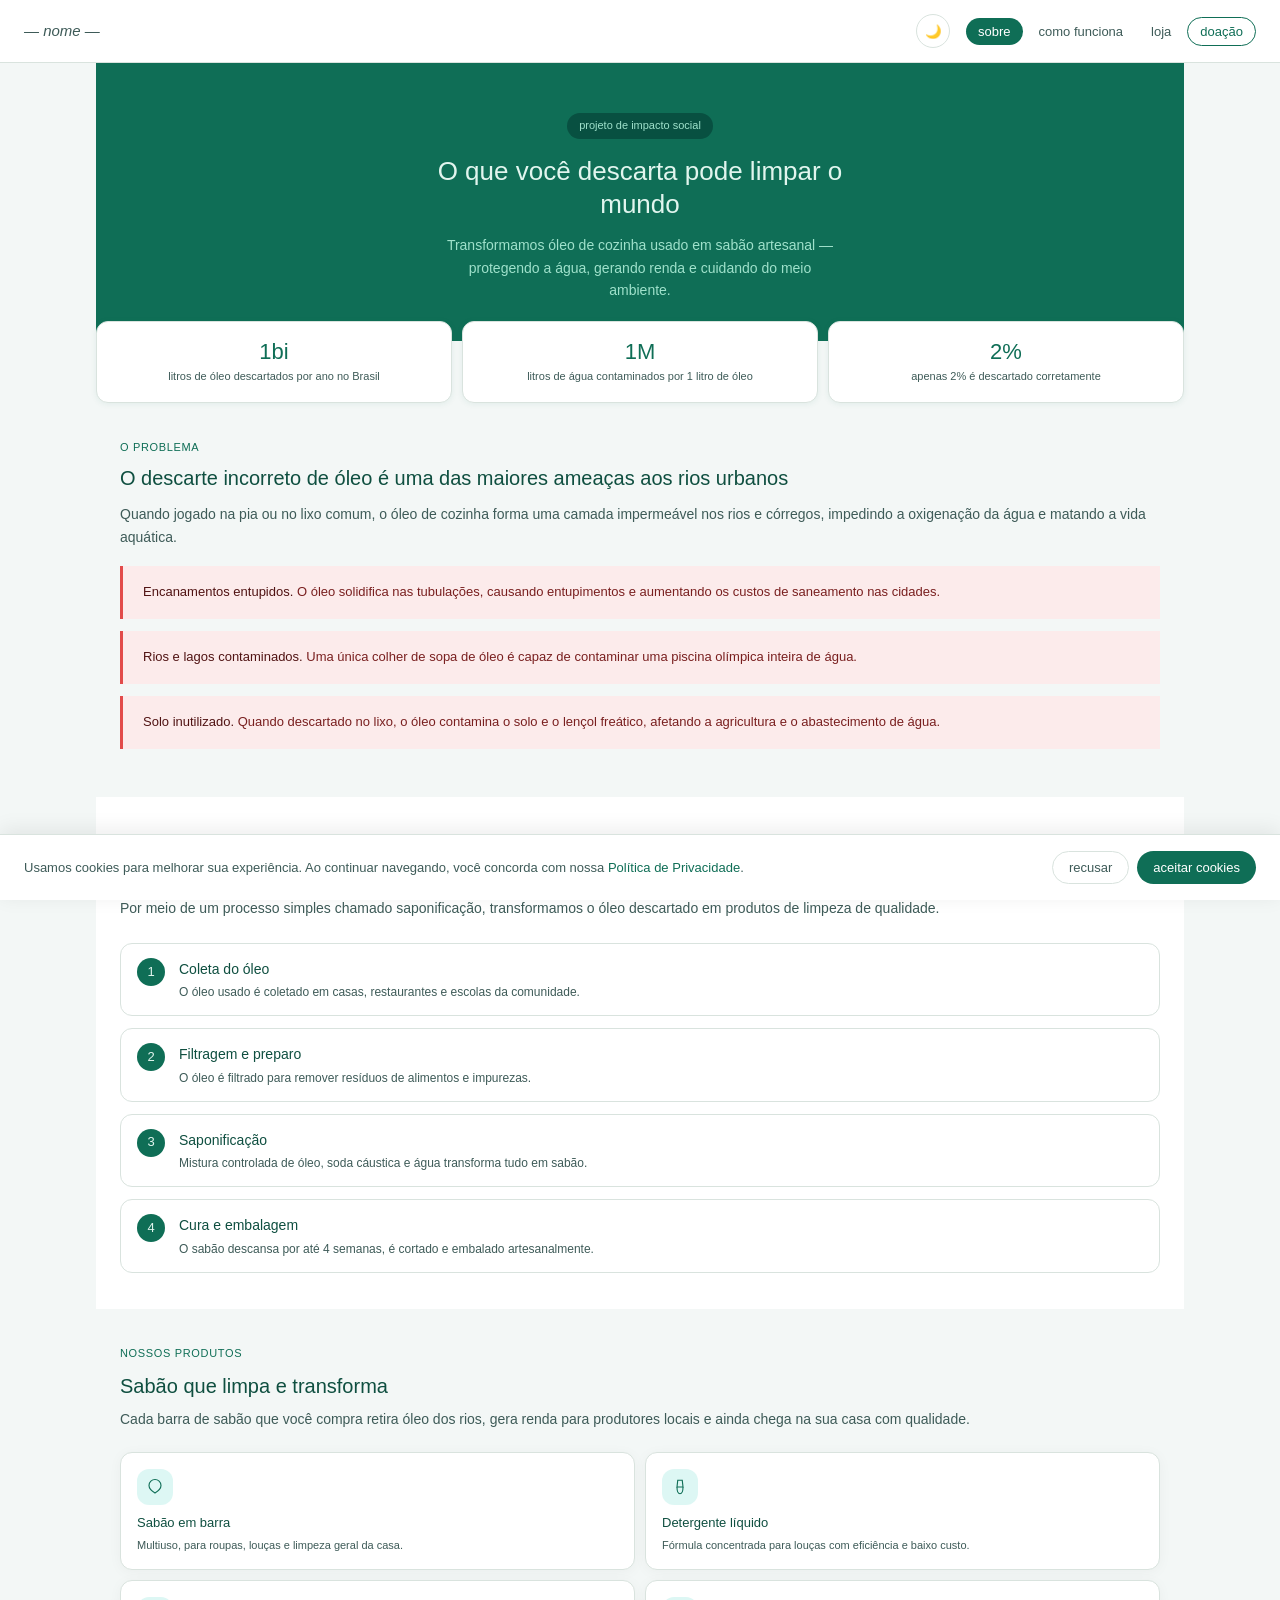
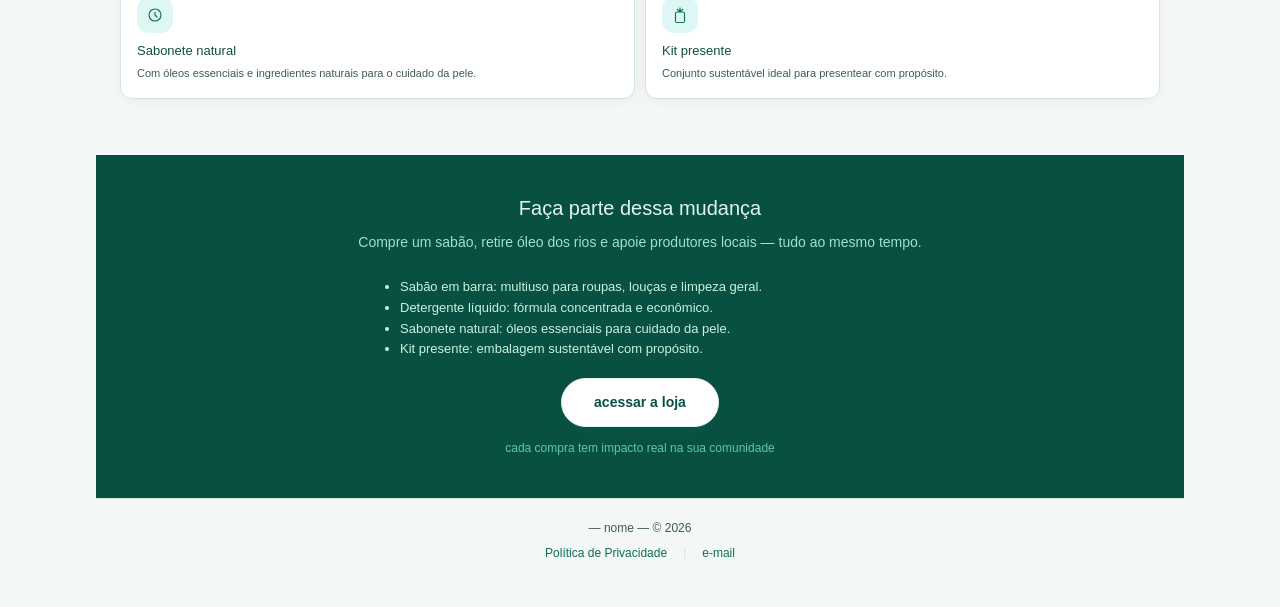
==== index.html @ 29f211d5 "Fix encoding issues in index.html" ====
<!DOCTYPE html>
<html lang="pt-BR">

<head>
  <meta charset="UTF-8" />
  <meta name="viewport" content="width=device-width, initial-scale=1.0" />
  <title>— nome —</title>
  <link rel="stylesheet" href="style.css" />
</head>

<body>

  <!-- BANNER DE COOKIES -->
  <div id="cookie-banner" class="cookie-banner">
    <p>Usamos cookies para melhorar sua experiência. Ao continuar navegando, você concorda com nossa <a
        onclick="showPage('privacidade', null)">Política de Privacidade</a>.</p>
    <div class="cookie-btns">
      <button class="cookie-btn-recusar" onclick="fecharCookies(false)">recusar</button>
      <button class="cookie-btn-aceitar" onclick="fecharCookies(true)">aceitar cookies</button>
    </div>
  </div>

  <div class="nav">
    <div class="logo">— nome —</div>
    <div style="display:flex; align-items:center; gap:8px;">
      <button class="theme-toggle" aria-label="Alternar tema">🌍</button>
      <div class="nav-links">
        <button class="nav-link active" onclick="showPage('home', this)">sobre</button>
        <button class="nav-link" onclick="showPage('como', this)">como funciona</button>
        <button class="nav-link" onclick="showPage('loja', this)">loja</button>
        <button class="nav-link doacao-link" onclick="showPage('doacao', this)">doação</button>
      </div>
    </div>
  </div>

  <!-- HOME -->
  <div id="page-home" class="page active">
    <div class="page-wrapper">
      <div class="hero">
        <div class="hero-badge">projeto de impacto social</div>
        <h1>O que você descarta pode limpar o mundo</h1>
        <p>Transformamos óleo de cozinha usado em sabão artesanal — protegendo a água, gerando renda e cuidando do meio
          ambiente.</p>
      </div>
      <div class="stats-row">
        <div class="stat-box">
          <div class="stat-num">1bi</div>
          <div class="stat-label">litros de óleo descartados por ano no Brasil</div>
        </div>
        <div class="stat-box">
          <div class="stat-num">1M</div>
          <div class="stat-label">litros de água contaminados por 1 litro de óleo</div>
        </div>
        <div class="stat-box">
          <div class="stat-num">2%</div>
          <div class="stat-label">apenas 2% é descartado corretamente</div>
        </div>
      </div>
      <div class="section">
        <div class="section-tag">o problema</div>
        <h2>O descarte incorreto de óleo é uma das maiores ameaças aos rios urbanos</h2>
        <p>Quando jogado na pia ou no lixo comum, o óleo de cozinha forma uma camada impermeável nos rios e córregos,
          impedindo a oxigenação da água e matando a vida aquática.</p>
        <div class="impact-card">
          <p><strong>Encanamentos entupidos.</strong> O óleo solidifica nas tubulações, causando entupimentos e
            aumentando os custos de saneamento nas cidades.</p>
        </div>
        <div class="impact-card">
          <p><strong>Rios e lagos contaminados.</strong> Uma única colher de sopa de óleo é capaz de contaminar uma
            piscina olímpica inteira de água.</p>
        </div>
        <div class="impact-card">
          <p><strong>Solo inutilizado.</strong> Quando descartado no lixo, o óleo contamina o solo e o lençol freático,
            afetando a agricultura e o abastecimento de água.</p>
        </div>
      </div>
      <div class="divider"></div>
      <div class="process-section">
        <div class="section-tag">a solução</div>
        <h2>Do óleo usado ao sabão artesanal</h2>
        <p>Por meio de um processo simples chamado saponificação, transformamos o óleo descartado em produtos de limpeza
          de qualidade.</p>
        <div class="steps">
          <div class="step">
            <div class="step-num">1</div>
            <div class="step-text">
              <h3>Coleta do óleo</h3>
              <p>O óleo usado é coletado em casas, restaurantes e escolas da comunidade.</p>
            </div>
          </div>
          <div class="step">
            <div class="step-num">2</div>
            <div class="step-text">
              <h3>Filtragem e preparo</h3>
              <p>O óleo é filtrado para remover resíduos de alimentos e impurezas.</p>
            </div>
          </div>
          <div class="step">
            <div class="step-num">3</div>
            <div class="step-text">
              <h3>Saponificação</h3>
              <p>Mistura controlada de óleo, soda cáustica e água transforma tudo em sabão.</p>
            </div>
          </div>
          <div class="step">
            <div class="step-num">4</div>
            <div class="step-text">
              <h3>Cura e embalagem</h3>
              <p>O sabão descansa por até 4 semanas, é cortado e embalado artesanalmente.</p>
            </div>
          </div>
        </div>
      </div>
      <div class="result-section">
        <div class="section-tag">nossos produtos</div>
        <h2>Sabão que limpa e transforma</h2>
        <p>Cada barra de sabão que você compra retira óleo dos rios, gera renda para produtores locais e ainda chega na
          sua casa com qualidade.</p>
        <div class="soap-grid">
          <div class="soap-card">
            <div class="soap-icon"><svg viewBox="0 0 24 24" fill="none" stroke-width="1.5">
                <path d="M12 2C8 2 4 5 4 10c0 4 3 7 8 10 5-3 8-6 8-10 0-5-4-8-8-8z" />
              </svg></div>
            <h3>Sabão em barra</h3>
            <p>Multiuso, para roupas, louças e limpeza geral da casa.</p>
          </div>
          <div class="soap-card">
            <div class="soap-icon"><svg viewBox="0 0 24 24" fill="none" stroke-width="1.5">
                <path d="M9 3h6l1 9H8L9 3z" />
                <path d="M8 12s0 9 4 9 4-9 4-9" />
              </svg></div>
            <h3>Detergente líquido</h3>
            <p>Fórmula concentrada para louças com eficiência e baixo custo.</p>
          </div>
          <div class="soap-card">
            <div class="soap-icon"><svg viewBox="0 0 24 24" fill="none" stroke-width="1.5">
                <circle cx="12" cy="12" r="8" />
                <path d="M12 8v4l3 3" />
              </svg></div>
            <h3>Sabonete natural</h3>
            <p>Com óleos essenciais e ingredientes naturais para o cuidado da pele.</p>
          </div>
          <div class="soap-card">
            <div class="soap-icon"><svg viewBox="0 0 24 24" fill="none" stroke-width="1.5">
                <path d="M12 2v6M8 4l4 4 4-4" />
                <rect x="6" y="8" width="12" height="14" rx="2" />
              </svg></div>
            <h3>Kit presente</h3>
            <p>Conjunto sustentável ideal para presentear com propósito.</p>
          </div>
        </div>
      </div>
      <div class="cta-section">
        <h2>Faça parte dessa mudança</h2>
        <p>Compre um sabão, retire óleo dos rios e apoie produtores locais — tudo ao mesmo tempo.</p>
        <ul style="max-width:480px;margin:0 auto 18px;text-align:left;color:#c8f3df;font-size:13px;">
          <li>Sabão em barra: multiuso para roupas, louças e limpeza geral.</li>
          <li>Detergente líquido: fórmula concentrada e econômico.</li>
          <li>Sabonete natural: óleos essenciais para cuidado da pele.</li>
          <li>Kit presente: embalagem sustentável com propósito.</li>
        </ul>
        <a class="cta-btn" href="https://example.com/loja" target="_blank" rel="noopener noreferrer">acessar a loja</a>
        <div class="cta-sub">cada compra tem impacto real na sua comunidade</div>
      </div>
      <div class="footer">
        — nome — © 2026
        <div class="footer-links">
          <button class="footer-link" onclick="showPage('privacidade', null)">Política de Privacidade</button>
          <span style="color:var(--border)">|</span>
          <a class="footer-link" href="email">e-mail</a>
        </div>
      </div>
    </div>
  </div>

  <!-- COMO FUNCIONA -->
  <div id="page-como" class="page">
    <div class="page-wrapper">
      <div class="section" style="padding-top:48px;">
        <div class="section-tag">em breve</div>
        <h2>Conteúdo desta seção em construção</h2>
        <p>Esta página ainda será preenchida com mais detalhes sobre o processo.</p>
      </div>
    </div>
  </div>

  <!-- LOJA -->
  <div id="page-loja" class="page">
    <div class="page-wrapper">
      <div class="section" style="padding-top:48px;">
        <div class="section-tag">em breve</div>
        <h2>Nossa loja está chegando</h2>
        <p>Em breve você poderá comprar nossos produtos diretamente por aqui.</p>
      </div>
    </div>
  </div>

  <!-- DOAÇÃO -->
  <div id="page-doacao" class="page">
    <div class="doacao-hero">
      <div class="hero-badge">apoie o projeto</div>
      <h1>Sua doação transforma óleo em impacto</h1>
      <p>Ajude a expandir a coleta, capacitar produtores e levar o projeto para mais comunidades.</p>
    </div>
    <div class="doacao-body">
      <div class="doacao-card">
        <div class="doacao-label">forma de pagamento</div>
        <div class="pag-tabs">
          <button class="pag-tab active" onclick="showPag('pix', this)">PIX</button>
          <button class="pag-tab" onclick="showPag('vakinha', this)">Vakinha</button>
        </div>

        <!-- PIX -->
        <div id="pag-pix" class="pag-content active">
          <div class="pix-area">
            <div class="pix-chave-box">chave PIX: <span>123.456.789-01</span></div>
            <button class="copiar-btn" onclick="copiarChave(this)">copiar chave PIX</button>
          </div>
          <button class="doar-btn">confirmar doação via PIX</button>
        </div>

        <!-- VAKINHA -->
        <div id="pag-vakinha" class="pag-content">
          <div class="vakinha-area">
            <p>Faça sua doação diretamente na nossa Vakinha. Cada contribuição ajuda a ampliar a coleta, capacitar a comunidade e transformar óleo em renda.</p>
            <div class="vakinha-link-box">
              <a id="vakinha-link" class="vakinha-btn" href="https://www.vakinha.com.br/exemplo" target="_blank" rel="noopener noreferrer">Acessar Vakinha</a>
              <button class="copiar-btn" onclick="copiarVakinhaLink(this)">copiar link da Vakinha</button>
            </div>
          </div>
        </div>

        <div class="seguro-txt">doação segura — você receberá um comprovante por e-mail</div>

        <div class="impacto-doacao">
          <p id="impacto-txt">Com <strong>R$ 25</strong> conseguimos coletar e processar <strong>5 litros de
              óleo</strong>, evitando a contaminação de <strong>5.000.000 litros de água</strong>.</p>
        </div>
      </div>
    </div>
    <div class="footer">
      — nome — © 2026
      <div class="footer-links">
        <button class="footer-link" onclick="showPage('privacidade', null)">Política de Privacidade</button>
        <span style="color:var(--border)">|</span>
        <a class="footer-link" href="email">e-mail</a>
      </div>
    </div>
  </div>

  <!-- PRIVACIDADE -->
  <div id="page-privacidade" class="page">
    <div class="privacidade-body">
      <h1>Política de Privacidade</h1>
      <p class="data-atualizacao">Última atualização: março de 2026</p>
      <div class="priv-destaque">
        <p>Esta política descreve como coletamos, usamos e protegemos seus dados pessoais, em conformidade com a Lei
          Geral de Proteção de Dados (LGPD — Lei nº 13.709/2018).</p>
      </div>
      <h2>1. Quem somos</h2>
      <p>— nome —, projeto de empreendedorismo social com sede em — Cidade —, responsável pelo
        tratamento dos dados coletados neste site.</p>
      <p>Encarregado de dados (DPO): <a href="mailto:email">e-mail</a></p>
      <h2>2. Quais dados coletamos</h2>
      <ul>
        <li>Nome completo e CPF (somente na aba de doação via cartão)</li>
        <li>Endereço de e-mail (para envio de comprovante de doação)</li>
        <li>Dados de pagamento — processados por gateway seguro, não armazenamos número de cartão</li>
        <li>Dados de navegação via cookies (veja seção 5)</li>
      </ul>
      <h2>3. Para que usamos seus dados</h2>
      <ul>
        <li>Processar e confirmar sua doação</li>
        <li>Enviar comprovante por e-mail</li>
        <li>Melhorar a experiência de navegação no site</li>
        <li>Cumprir obrigações legais e fiscais</li>
      </ul>
      <h2>4. Base legal para o tratamento</h2>
      <p>O tratamento dos seus dados é realizado com base no seu <strong>consentimento</strong> (Art. 7º, I da LGPD) e
        na <strong>execução de contrato</strong> quando você realiza uma doação (Art. 7º, V da LGPD).</p>
      <h2>5. Cookies</h2>
      <p>Utilizamos cookies essenciais para o funcionamento do site (como preferência de tema claro/escuro). Você pode
        recusar cookies não essenciais pelo banner exibido ao acessar o site. A recusa não impede o uso das
        funcionalidades principais.</p>
      <h2>6. Compartilhamento de dados</h2>
      <p>Seus dados não são vendidos a terceiros. Podemos compartilhá-los apenas com:</p>
      <ul>
        <li>Gateway de pagamento, para processar doações com segurança</li>
        <li>Autoridades públicas, quando exigido por lei</li>
      </ul>
      <h2>7. Por quanto tempo guardamos seus dados</h2>
      <p>Dados de doação são mantidos pelo prazo de 5 anos para fins fiscais e contábeis. Dados de navegação via cookies
        são eliminados em até 12 meses.</p>
      <h2>8. Seus direitos como titular</h2>
      <p>De acordo com a LGPD, você tem direito a:</p>
      <ul>
        <li>Confirmar se tratamos seus dados</li>
        <li>Acessar, corrigir ou excluir seus dados</li>
        <li>Revogar seu consentimento a qualquer momento</li>
        <li>Solicitar portabilidade dos dados</li>
      </ul>
      <p>Para exercer seus direitos, entre em contato: <a href="mailto:email">e-mail</a></p>
      <h2>9. Segurança</h2>
      <p>Adotamos medidas técnicas e organizacionais para proteger seus dados contra acesso não autorizado, perda ou
        vazamento. Pagamentos são processados via conexão criptografada (HTTPS).</p>
      <h2>10. Alterações nesta política</h2>
      <p>Podemos atualizar esta política periodicamente. A versão mais recente estará sempre disponível nesta página com
        a data de atualização.</p>
      <h2>11. Contato</h2>
      <p>Dúvidas sobre esta política ou sobre seus dados? Fale conosco:<br>
        <a href="mailto:email">e-mail</a>
      </p>
    </div>
    <div class="footer">
      — nome — © 2026
      <div class="footer-links">
        <button class="footer-link" onclick="showPage('home', null)">voltar ao início</button>
      </div>
    </div>
  </div>

  <script src="script.js"></script>
</body>

</html>
---- style.css ----
* {
  box-sizing: border-box;
  margin: 0;
  padding: 0;
}

:root {
  --page-bg: #f3f7f6;
  --panel-bg: #ffffff;
  --text-primary: #0f4f40;
  --text-secondary: #3e5b58;
  --accent: #0f6e56;
  --muted: #6f8f88;
  --border: #d9e3de;
  --radius: 12px;
  --font-sans: "Segoe UI", Tahoma, Geneva, Verdana, sans-serif;
}

.dark-theme {
  --page-bg: #0b1514;
  --panel-bg: #112221;
  --text-primary: #d9f0e9;
  --text-secondary: #9ac6b9;
  --accent: #66cb9f;
  --muted: #6f8f88;
  --border: #264336;
}

body {
  font-family: var(--font-sans);
  background: var(--page-bg);
  color: var(--text-primary);
  line-height: 1.6;
  min-height: 100vh;
}

.page-wrapper {
  max-width: 1120px;
  margin: 0 auto;
  padding: 0 16px 24px;
}

/* NAV */
.nav {
  display: flex;
  justify-content: space-between;
  align-items: center;
  padding: 14px 24px;
  border-bottom: 0.5px solid var(--border);
  background: var(--panel-bg);
  position: sticky;
  top: 0;
  z-index: 100;
}

.logo {
  font-size: 15px;
  font-weight: 500;
  color: var(--text-secondary);
  font-style: italic;
}

.nav-links {
  display: flex;
  gap: 4px;
  align-items: center;
}

.nav-link {
  font-size: 13px;
  color: var(--text-secondary);
  text-decoration: none;
  padding: 6px 12px;
  border-radius: 999px;
  border: none;
  background: none;
  cursor: pointer;
  transition: background 0.15s ease, color 0.15s ease;
  font-family: var(--font-sans);
}

.nav-link:hover {
  background: var(--page-bg);
  color: var(--text-primary);
}

.nav-link.active {
  background: var(--accent);
  color: #fff;
  font-weight: 500;
}

.nav-link.doacao-link {
  border: 1px solid var(--accent);
  color: var(--accent);
}

.nav-link.doacao-link:hover {
  background: var(--accent);
  color: #fff;
}

.nav-link.doacao-link.active {
  background: var(--accent);
  color: #fff;
}

.theme-toggle {
  border: 1px solid var(--border);
  background: var(--panel-bg);
  color: var(--text-primary);
  border-radius: 999px;
  width: 34px;
  height: 34px;
  display: inline-flex;
  align-items: center;
  justify-content: center;
  cursor: pointer;
  transition: background 0.2s ease, transform 0.2s ease;
  margin-right: 8px;
}

.theme-toggle:hover {
  transform: translateY(-1px);
}

.theme-toggle:focus {
  outline: 2px solid #9fe1cb;
  outline-offset: 2px;
}

/* PAGES */
.page {
  display: none;
}

.page.active {
  display: block;
}

/* HERO */
.hero {
  background: #0F6E56;
  padding: 48px 24px 40px;
  text-align: center;
}

.hero-badge {
  display: inline-block;
  background: #085041;
  color: #9FE1CB;
  font-size: 11px;
  padding: 4px 12px;
  border-radius: 20px;
  margin-bottom: 16px;
  font-weight: 500;
}

.hero h1 {
  font-size: 26px;
  font-weight: 500;
  color: #E1F5EE;
  line-height: 1.3;
  max-width: 480px;
  margin: 0 auto 12px;
}

.hero p {
  font-size: 14px;
  color: #9FE1CB;
  max-width: 400px;
  margin: 0 auto;
  line-height: 1.6;
}

.stats-row {
  display: grid;
  grid-template-columns: repeat(auto-fit, minmax(200px, 1fr));
  gap: 10px;
  margin-top: -20px;
}

.stat-box {
  background: var(--panel-bg);
  padding: 18px 14px;
  border: 1px solid var(--border);
  border-radius: var(--radius);
  text-align: center;
  box-shadow: 0 1px 6px rgba(15, 110, 86, 0.08);
}

.stat-num {
  font-size: 22px;
  font-weight: 500;
  color: var(--accent);
  line-height: 1.1;
}

.stat-label {
  font-size: 11px;
  color: var(--text-secondary);
  margin-top: 4px;
  line-height: 1.4;
}

.section {
  padding: 36px 24px;
}

.section-tag {
  font-size: 11px;
  font-weight: 500;
  color: #0F6E56;
  text-transform: uppercase;
  letter-spacing: 0.06em;
  margin-bottom: 8px;
}

.section h2 {
  font-size: 20px;
  font-weight: 500;
  color: var(--text-primary);
  margin-bottom: 12px;
  line-height: 1.3;
}

.section p {
  font-size: 14px;
  color: var(--text-secondary);
  line-height: 1.7;
  margin-bottom: 16px;
}

.impact-card {
  padding: 16px 20px;
  margin-bottom: 12px;
  border-left: 3px solid #E24B4A;
  background: #FCEBEB;
}

.impact-card p {
  font-size: 13px;
  color: #791F1F;
  margin: 0;
  line-height: 1.6;
}

.impact-card strong {
  color: #501313;
  font-weight: 500;
}

.divider {
  height: 0.5px;
  background: var(--border);
  margin: 0 24px;
}

.process-section {
  padding: 36px 24px;
  background: var(--panel-bg);
}

.process-section h2 {
  font-size: 20px;
  font-weight: 500;
  color: var(--text-primary);
  margin-bottom: 6px;
}

.process-section>p {
  font-size: 14px;
  color: var(--text-secondary);
  margin-bottom: 24px;
  line-height: 1.6;
}

.steps {
  display: flex;
  flex-direction: column;
  gap: 12px;
}

.step {
  display: flex;
  gap: 14px;
  align-items: flex-start;
  background: var(--panel-bg);
  border-radius: var(--radius);
  border: 1px solid var(--border);
  padding: 14px 16px;
}

.step-num {
  width: 28px;
  height: 28px;
  border-radius: 50%;
  background: #0F6E56;
  color: #E1F5EE;
  font-size: 13px;
  font-weight: 500;
  display: flex;
  align-items: center;
  justify-content: center;
  flex-shrink: 0;
}

.step-text h3 {
  font-size: 14px;
  font-weight: 500;
  color: var(--text-primary);
  margin-bottom: 3px;
}

.step-text p {
  font-size: 12px;
  color: var(--text-secondary);
  line-height: 1.5;
}

.result-section {
  padding: 36px 24px;
}

.result-section h2 {
  font-size: 20px;
  font-weight: 500;
  color: var(--text-primary);
  margin-bottom: 6px;
}

.result-section>p {
  font-size: 14px;
  color: var(--text-secondary);
  line-height: 1.7;
  margin-bottom: 20px;
}

.soap-grid {
  display: grid;
  grid-template-columns: repeat(2, minmax(0, 1fr));
  gap: 10px;
  margin-bottom: 20px;
}

.soap-card {
  background: var(--panel-bg);
  border: 1px solid var(--border);
  border-radius: var(--radius);
  padding: 16px;
  box-shadow: 0 2px 14px rgba(0, 0, 0, 0.04);
  transition: transform 0.2s ease, box-shadow 0.2s ease;
}

.soap-card:hover {
  transform: translateY(-3px);
  box-shadow: 0 4px 20px rgba(0, 0, 0, 0.12);
}

.soap-icon {
  width: 36px;
  height: 36px;
  border-radius: var(--radius);
  background: rgba(158, 231, 223, 0.35);
  display: flex;
  align-items: center;
  justify-content: center;
  margin-bottom: 8px;
}

.soap-icon svg {
  width: 18px;
  height: 18px;
  stroke: var(--accent);
}

.dark-theme .soap-icon {
  background: rgba(15, 150, 115, 0.25);
}

.dark-theme .soap-icon svg {
  stroke: #c2f7df;
}

.soap-card h3 {
  font-size: 13px;
  font-weight: 500;
  color: var(--text-primary);
  margin-bottom: 3px;
}

.soap-card p {
  font-size: 11px;
  color: var(--text-secondary);
  line-height: 1.5;
}

.cta-section {
  padding: 40px 24px;
  background: #085041;
  text-align: center;
}

.cta-section h2 {
  font-size: 20px;
  font-weight: 500;
  color: #E1F5EE;
  margin-bottom: 10px;
  line-height: 1.3;
}

.cta-section p {
  font-size: 14px;
  color: #9FE1CB;
  margin-bottom: 24px;
  line-height: 1.6;
}

.cta-btn {
  display: inline-flex;
  align-items: center;
  justify-content: center;
  background: #ffffff;
  color: #085041;
  font-size: 14px;
  font-weight: 600;
  text-decoration: none;
  padding: 12px 32px;
  border-radius: 999px;
  border: 1px solid #e1f5ee;
  cursor: pointer;
  box-shadow: 0 6px 18px rgba(15, 110, 86, 0.18);
  transition: transform 0.2s ease, box-shadow 0.2s ease;
}

.cta-btn:hover {
  transform: translateY(-1px);
  box-shadow: 0 8px 22px rgba(15, 110, 86, 0.26);
}

.cta-sub {
  font-size: 12px;
  color: #5DCAA5;
  margin-top: 12px;
}

.footer {
  padding: 16px 24px;
  border-top: 0.5px solid var(--border);
  text-align: center;
  font-size: 12px;
  color: var(--text-secondary);
}

/* DOAÇÃO */
.doacao-hero {
  background: #0F6E56;
  padding: 48px 24px 60px;
  text-align: center;
}

.doacao-hero h1 {
  font-size: 26px;
  font-weight: 500;
  color: #E1F5EE;
  margin-bottom: 10px;
  line-height: 1.3;
}

.doacao-hero p {
  font-size: 14px;
  color: #9FE1CB;
  max-width: 400px;
  margin: 0 auto;
  line-height: 1.6;
}

.doacao-body {
  max-width: 520px;
  margin: -28px auto 0;
  padding: 0 16px 40px;
}

.doacao-card {
  background: var(--panel-bg);
  border: 1px solid var(--border);
  border-radius: var(--radius);
  padding: 24px;
  box-shadow: 0 4px 20px rgba(0, 0, 0, 0.08);
}

.doacao-label {
  font-size: 11px;
  font-weight: 500;
  color: var(--text-secondary);
  margin-bottom: 10px;
  text-transform: uppercase;
  letter-spacing: 0.05em;
}

.valores-grid {
  display: grid;
  grid-template-columns: repeat(4, 1fr);
  gap: 8px;
  margin-bottom: 12px;
}

.valor-btn {
  padding: 10px 0;
  border-radius: var(--radius);
  border: 1px solid var(--border);
  background: var(--page-bg);
  font-size: 13px;
  font-weight: 500;
  color: var(--text-primary);
  cursor: pointer;
  transition: all 0.15s ease;
  font-family: var(--font-sans);
}

.valor-btn:hover {
  border-color: var(--accent);
  color: var(--accent);
}

.valor-btn.active {
  background: var(--accent);
  color: #fff;
  border-color: var(--accent);
}

.input-field {
  width: 100%;
  padding: 10px 14px;
  border-radius: var(--radius);
  border: 1px solid var(--border);
  background: var(--page-bg);
  font-size: 14px;
  color: var(--text-primary);
  margin-bottom: 16px;
  font-family: var(--font-sans);
  transition: border-color 0.15s ease;
}

.input-field:focus {
  outline: none;
  border-color: var(--accent);
}

.sep {
  height: 0.5px;
  background: var(--border);
  margin: 20px 0;
}

.pag-tabs {
  display: flex;
  gap: 8px;
  margin-bottom: 20px;
}

.pag-tab {
  flex: 1;
  padding: 10px;
  text-align: center;
  font-size: 13px;
  color: var(--text-secondary);
  cursor: pointer;
  background: var(--page-bg);
  border: 1px solid var(--border);
  border-radius: var(--radius);
  font-family: var(--font-sans);
  font-weight: 500;
  transition: all 0.15s ease;
}

.pag-tab:hover {
  border-color: var(--accent);
  color: var(--accent);
}

.pag-tab.active {
  background: var(--accent);
  color: #fff;
  border-color: var(--accent);
}

.pag-content {
  display: none;
}

.pag-content.active {
  display: block;
}

.pix-area,
.vakinha-area {
  display: flex;
  flex-direction: column;
  align-items: center;
  gap: 14px;
  padding: 16px 0 8px;
}

.pix-valor-box {
  width: 100%;
  background: var(--page-bg);
  border: 1px solid var(--border);
  border-radius: var(--radius);
  padding: 12px 16px;
  font-size: 14px;
  color: var(--text-primary);
  text-align: center;
}

.vakinha-link-box {
  width: 100%;
  display: grid;
  gap: 10px;
}

.vakinha-btn {
  appearance: none;
  border: none;
  display: inline-flex;
  align-items: center;
  justify-content: center;
  width: 100%;
  min-height: 44px;
  padding: 12px 16px;
  border-radius: 999px;
  background: var(--accent);
  color: #fff;
  text-decoration: none;
  font-size: 14px;
  font-weight: 600;
  cursor: pointer;
  transition: opacity 0.15s ease, transform 0.15s ease;
}

.vakinha-btn:hover {
  opacity: 0.95;
  transform: translateY(-1px);
}

.qr-box {
  width: 130px;
  height: 130px;
  border: 1px solid var(--border);
  border-radius: var(--radius);
  background: var(--page-bg);
  display: flex;
  align-items: center;
  justify-content: center;
  font-size: 11px;
  color: var(--muted);
  text-align: center;
  padding: 8px;
}

.pix-chave-box {
  background: var(--page-bg);
  border: 1px solid var(--border);
  border-radius: var(--radius);
  padding: 10px 16px;
  font-size: 13px;
  color: var(--text-secondary);
  text-align: center;
  width: 100%;
}

.pix-chave-box span {
  font-weight: 500;
  color: var(--text-primary);
}

.copiar-btn {
  width: 100%;
  padding: 10px;
  border-radius: var(--radius);
  border: 1px solid var(--accent);
  background: none;
  color: var(--accent);
  font-size: 13px;
  font-weight: 500;
  cursor: pointer;
  font-family: var(--font-sans);
  transition: all 0.15s ease;
}

.copiar-btn:hover {
  background: var(--accent);
  color: #fff;
}

.cartao-row {
  display: grid;
  grid-template-columns: 1fr 1fr;
  gap: 10px;
  margin-bottom: 16px;
}

.cartao-row .input-field {
  margin-bottom: 0;
}

.doar-btn {
  width: 100%;
  padding: 13px;
  background: var(--accent);
  color: #fff;
  font-size: 14px;
  font-weight: 600;
  border: none;
  border-radius: 999px;
  cursor: pointer;
  margin-top: 20px;
  font-family: var(--font-sans);
  box-shadow: 0 4px 14px rgba(15, 110, 86, 0.25);
  transition: transform 0.2s ease, box-shadow 0.2s ease;
}

.doar-btn:hover {
  transform: translateY(-1px);
  box-shadow: 0 6px 18px rgba(15, 110, 86, 0.35);
}

.seguro-txt {
  text-align: center;
  font-size: 11px;
  color: var(--muted);
  margin-top: 10px;
}

.impacto-doacao {
  background: rgba(158, 231, 223, 0.2);
  border: 1px solid var(--border);
  border-radius: var(--radius);
  padding: 14px 16px;
  margin-top: 16px;
}

.impacto-doacao p {
  font-size: 12px;
  color: var(--text-secondary);
  line-height: 1.6;
  margin: 0;
}

.impacto-doacao strong {
  color: var(--accent);
}

/* RODAPÉ LGPD */
.footer {
  padding: 20px 24px;
  border-top: 0.5px solid var(--border);
  text-align: center;
  font-size: 12px;
  color: var(--text-secondary);
}

.footer-links {
  display: flex;
  justify-content: center;
  gap: 16px;
  margin-top: 6px;
  flex-wrap: wrap;
}

.footer-link {
  font-size: 12px;
  color: var(--accent);
  text-decoration: none;
  cursor: pointer;
  background: none;
  border: none;
  font-family: var(--font-sans);
}

.footer-link:hover {
  text-decoration: underline;
}

/* BANNER DE COOKIES */
.cookie-banner {
  position: fixed;
  bottom: 0;
  left: 0;
  right: 0;
  z-index: 999;
  background: var(--panel-bg);
  border-top: 1px solid var(--border);
  padding: 16px 24px;
  display: flex;
  align-items: center;
  justify-content: space-between;
  gap: 16px;
  flex-wrap: wrap;
  box-shadow: 0 -4px 20px rgba(0, 0, 0, 0.08);
}

.cookie-banner p {
  font-size: 13px;
  color: var(--text-secondary);
  line-height: 1.5;
  flex: 1;
  min-width: 200px;
  margin: 0;
}

.cookie-banner p a {
  color: var(--accent);
  cursor: pointer;
}

.cookie-btns {
  display: flex;
  gap: 8px;
  flex-shrink: 0;
}

.cookie-btn-recusar {
  padding: 8px 16px;
  border-radius: 999px;
  border: 1px solid var(--border);
  background: none;
  color: var(--text-secondary);
  font-size: 13px;
  cursor: pointer;
  font-family: var(--font-sans);
  transition: all 0.15s ease;
}

.cookie-btn-recusar:hover {
  border-color: var(--accent);
  color: var(--accent);
}

.cookie-btn-aceitar {
  padding: 8px 16px;
  border-radius: 999px;
  border: none;
  background: var(--accent);
  color: #fff;
  font-size: 13px;
  font-weight: 500;
  cursor: pointer;
  font-family: var(--font-sans);
  transition: all 0.15s ease;
}

.cookie-btn-aceitar:hover {
  opacity: 0.9;
}

/* PÁGINA PRIVACIDADE */
.privacidade-body {
  max-width: 720px;
  margin: 0 auto;
  padding: 40px 24px 60px;
}

.privacidade-body h1 {
  font-size: 22px;
  font-weight: 500;
  color: var(--text-primary);
  margin-bottom: 8px;
}

.privacidade-body .data-atualizacao {
  font-size: 12px;
  color: var(--muted);
  margin-bottom: 32px;
}

.privacidade-body h2 {
  font-size: 16px;
  font-weight: 500;
  color: var(--text-primary);
  margin: 28px 0 8px;
}

.privacidade-body p {
  font-size: 14px;
  color: var(--text-secondary);
  line-height: 1.8;
  margin-bottom: 12px;
}

.privacidade-body ul {
  padding-left: 20px;
  margin-bottom: 12px;
}

.privacidade-body ul li {
  font-size: 14px;
  color: var(--text-secondary);
  line-height: 1.8;
}

.privacidade-body a {
  color: var(--accent);
}

.priv-destaque {
  background: rgba(158, 231, 223, 0.15);
  border-left: 3px solid var(--accent);
  padding: 12px 16px;
  border-radius: 0 var(--radius) var(--radius) 0;
  margin-bottom: 16px;
}

.priv-destaque p {
  margin: 0;
}

/* RESPONSIVE DESIGN */
@media (max-width: 768px) {
  .nav {
    flex-direction: column;
    align-items: stretch;
    padding: 12px 16px;
  }

  .nav-links {
    justify-content: center;
    margin-top: 8px;
  }

  .hero {
    padding: 32px 16px 32px;
  }

  .hero h1 {
    font-size: 22px;
  }

  .section {
    padding: 24px 16px;
  }

  .process-section {
    padding: 24px 16px;
  }

  .result-section {
    padding: 24px 16px;
  }

  .cta-section {
    padding: 32px 16px;
  }

  .soap-grid {
    grid-template-columns: 1fr;
  }

  .valores-grid {
    grid-template-columns: repeat(2, 1fr);
  }

  .cartao-row {
    grid-template-columns: 1fr;
  }

  .doacao-hero {
    padding: 32px 16px 40px;
  }

  .doacao-hero h1 {
    font-size: 22px;
  }

  .doacao-body {
    padding: 0 16px 32px;
  }

  .privacidade-body {
    padding: 32px 16px 48px;
  }

  .cookie-banner {
    flex-direction: column;
    text-align: center;
    padding: 16px;
  }

  .cookie-btns {
    width: 100%;
    justify-content: center;
  }

  .footer-links {
    flex-direction: column;
    gap: 8px;
  }
}

@media (max-width: 480px) {
  .hero h1 {
    font-size: 20px;
  }

  .doacao-hero h1 {
    font-size: 20px;
  }

  .privacidade-body h1 {
    font-size: 18px;
  }

  .valores-grid {
    grid-template-columns: 1fr;
  }
}
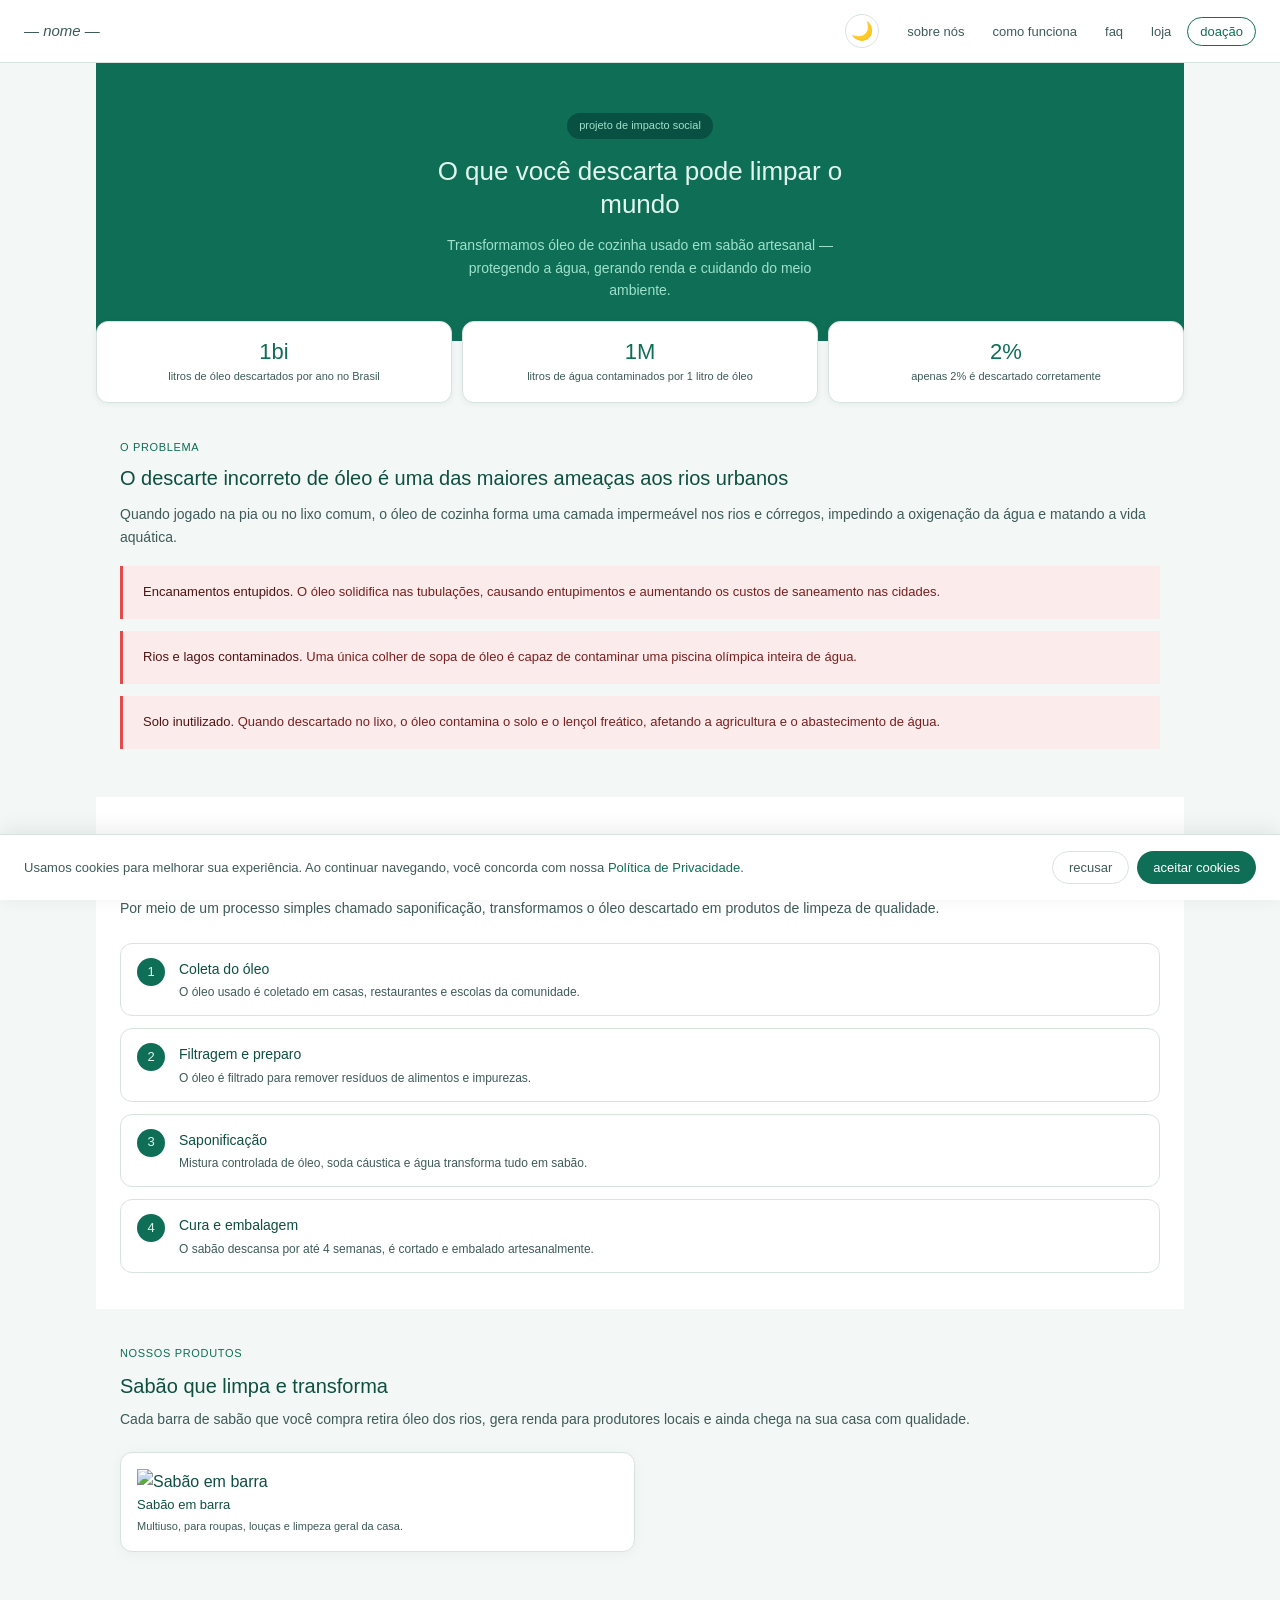
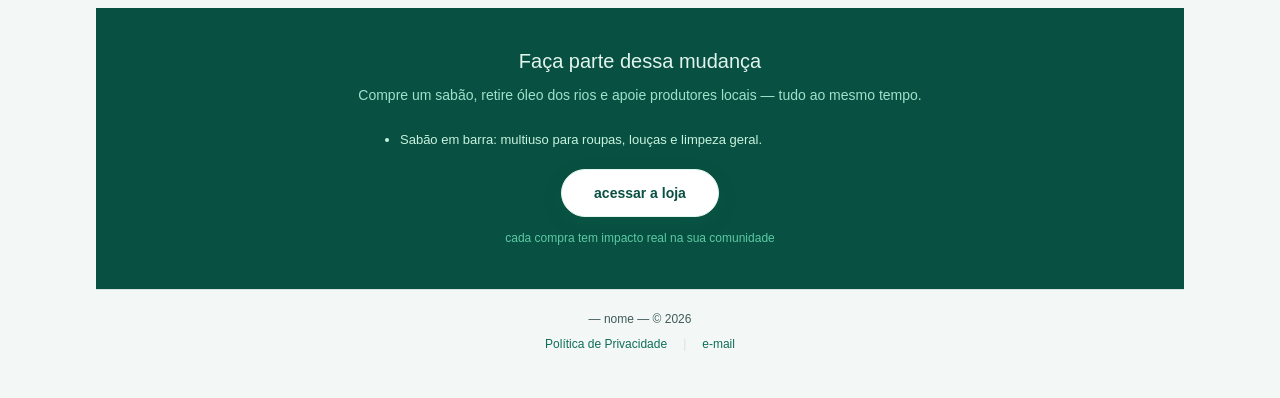
==== commit 0eff94ea: "Update navigation and content in index.html" ====
--- a/index.html
+++ b/index.html
@@ -21,12 +21,13 @@
   </div>
 
   <div class="nav">
-    <div class="logo">— nome —</div>
+    <div class="logo" onclick="showPage('home', null)" style="cursor:pointer;">— nome —</div>
     <div style="display:flex; align-items:center; gap:8px;">
       <button class="theme-toggle" aria-label="Alternar tema">🌍</button>
       <div class="nav-links">
-        <button class="nav-link active" onclick="showPage('home', this)">sobre</button>
+        <button class="nav-link" onclick="showPage('sobre', this)">sobre nós</button>
         <button class="nav-link" onclick="showPage('como', this)">como funciona</button>
+        <button class="nav-link" onclick="showPage('faq', this)">faq</button>
         <button class="nav-link" onclick="showPage('loja', this)">loja</button>
         <button class="nav-link doacao-link" onclick="showPage('doacao', this)">doação</button>
       </div>
@@ -118,35 +119,9 @@
           sua casa com qualidade.</p>
         <div class="soap-grid">
           <div class="soap-card">
-            <div class="soap-icon"><svg viewBox="0 0 24 24" fill="none" stroke-width="1.5">
-                <path d="M12 2C8 2 4 5 4 10c0 4 3 7 8 10 5-3 8-6 8-10 0-5-4-8-8-8z" />
-              </svg></div>
+            <img src="images/sabonete.jpg" alt="Sabão em barra" class="soap-image">
             <h3>Sabão em barra</h3>
             <p>Multiuso, para roupas, louças e limpeza geral da casa.</p>
-          </div>
-          <div class="soap-card">
-            <div class="soap-icon"><svg viewBox="0 0 24 24" fill="none" stroke-width="1.5">
-                <path d="M9 3h6l1 9H8L9 3z" />
-                <path d="M8 12s0 9 4 9 4-9 4-9" />
-              </svg></div>
-            <h3>Detergente líquido</h3>
-            <p>Fórmula concentrada para louças com eficiência e baixo custo.</p>
-          </div>
-          <div class="soap-card">
-            <div class="soap-icon"><svg viewBox="0 0 24 24" fill="none" stroke-width="1.5">
-                <circle cx="12" cy="12" r="8" />
-                <path d="M12 8v4l3 3" />
-              </svg></div>
-            <h3>Sabonete natural</h3>
-            <p>Com óleos essenciais e ingredientes naturais para o cuidado da pele.</p>
-          </div>
-          <div class="soap-card">
-            <div class="soap-icon"><svg viewBox="0 0 24 24" fill="none" stroke-width="1.5">
-                <path d="M12 2v6M8 4l4 4 4-4" />
-                <rect x="6" y="8" width="12" height="14" rx="2" />
-              </svg></div>
-            <h3>Kit presente</h3>
-            <p>Conjunto sustentável ideal para presentear com propósito.</p>
           </div>
         </div>
       </div>
@@ -155,11 +130,8 @@
         <p>Compre um sabão, retire óleo dos rios e apoie produtores locais — tudo ao mesmo tempo.</p>
         <ul style="max-width:480px;margin:0 auto 18px;text-align:left;color:#c8f3df;font-size:13px;">
           <li>Sabão em barra: multiuso para roupas, louças e limpeza geral.</li>
-          <li>Detergente líquido: fórmula concentrada e econômico.</li>
-          <li>Sabonete natural: óleos essenciais para cuidado da pele.</li>
-          <li>Kit presente: embalagem sustentável com propósito.</li>
         </ul>
-        <a class="cta-btn" href="https://example.com/loja" target="_blank" rel="noopener noreferrer">acessar a loja</a>
+        <a class="cta-btn" href="#" onclick="showPage('loja', null); return false;">acessar a loja</a>
         <div class="cta-sub">cada compra tem impacto real na sua comunidade</div>
       </div>
       <div class="footer">
@@ -167,7 +139,87 @@
         <div class="footer-links">
           <button class="footer-link" onclick="showPage('privacidade', null)">Política de Privacidade</button>
           <span style="color:var(--border)">|</span>
-          <a class="footer-link" href="email">e-mail</a>
+          <a class="footer-link" href="mailto:contato@nomeadefinir.com.br">e-mail</a>
+        </div>
+      </div>
+    </div>
+  </div>
+
+  <!-- SOBRE NÓS -->
+  <div id="page-sobre" class="page">
+    <div class="page-wrapper">
+      <div class="hero">
+        <div class="hero-badge">quem somos</div>
+        <h1>Um projeto nascido da vontade de mudar</h1>
+        <p>Somos estudantes que acreditam que pequenas ações comunitárias podem gerar grandes impactos ambientais e sociais.</p>
+      </div>
+      <div class="section">
+        <div class="section-tag">nossa história</div>
+        <h2>Como tudo começou</h2>
+        <p>O projeto nasceu dentro de uma disciplina de empreendedorismo social, quando percebemos que um dos resíduos mais comuns nas cozinhas brasileiras — o óleo de cozinha usado — era também um dos mais prejudiciais ao meio ambiente quando descartado incorretamente.</p>
+        <p>A ideia foi simples: e se transformássemos esse problema em solução? A saponificação, processo químico que converte óleo em sabão, já era conhecida há séculos. Nossa proposta foi torná-la acessível, comunitária e geradora de renda.</p>
+      </div>
+      <div class="divider"></div>
+      <div class="process-section">
+        <div class="section-tag">missão, visão e valores</div>
+        <h2>O que nos guia</h2>
+        <div class="steps">
+          <div class="step">
+            <div class="step-num" style="background:#0F6E56;">🎯</div>
+            <div class="step-text">
+              <h3>Missão</h3>
+              <p>Transformar óleo residual em sabão artesanal, promovendo educação ambiental, geração de renda e fortalecimento da economia circular nas comunidades.</p>
+            </div>
+          </div>
+          <div class="step">
+            <div class="step-num" style="background:#0F6E56;">🌱</div>
+            <div class="step-text">
+              <h3>Visão</h3>
+              <p>Ser referência em reciclagem de óleo e produção sustentável de produtos de limpeza, expandindo o impacto para múltiplas comunidades.</p>
+            </div>
+          </div>
+          <div class="step">
+            <div class="step-num" style="background:#0F6E56;">💚</div>
+            <div class="step-text">
+              <h3>Valores</h3>
+              <p>Sustentabilidade, transparência, impacto social real, educação ambiental e valorização da comunidade local.</p>
+            </div>
+          </div>
+        </div>
+      </div>
+      <div class="section">
+        <div class="section-tag">como medimos o impacto</div>
+        <h2>Resultados que importam</h2>
+        <p>Acompanhamos nosso crescimento por meio de métricas claras e transparentes, compartilhadas com a comunidade e parceiros.</p>
+        <div class="soap-grid">
+          <div class="soap-card">
+            <div class="soap-icon"><svg viewBox="0 0 24 24" fill="none" stroke-width="1.5"><path d="M12 2C8 2 4 5 4 10c0 4 3 7 8 10 5-3 8-6 8-10 0-5-4-8-8-8z"/></svg></div>
+            <h3>Litros coletados</h3>
+            <p>Monitoramos cada litro de óleo recolhido da comunidade mensalmente.</p>
+          </div>
+          <div class="soap-card">
+            <div class="soap-icon"><svg viewBox="0 0 24 24" fill="none" stroke-width="1.5"><circle cx="12" cy="12" r="8"/><path d="M12 8v4l3 3"/></svg></div>
+            <h3>Água preservada</h3>
+            <p>Cada litro coletado representa 1 milhão de litros de água protegidos.</p>
+          </div>
+          <div class="soap-card">
+            <div class="soap-icon"><svg viewBox="0 0 24 24" fill="none" stroke-width="1.5"><path d="M9 3h6l1 9H8L9 3z"/><path d="M8 12s0 9 4 9 4-9 4-9"/></svg></div>
+            <h3>Barras produzidas</h3>
+            <p>Acompanhamos a produção e venda de cada barra de sabão artesanal.</p>
+          </div>
+          <div class="soap-card">
+            <div class="soap-icon"><svg viewBox="0 0 24 24" fill="none" stroke-width="1.5"><path d="M12 2v6M8 4l4 4 4-4"/><rect x="6" y="8" width="12" height="14" rx="2"/></svg></div>
+            <h3>Pessoas envolvidas</h3>
+            <p>Contamos doadores, produtores e compradores como parte do nosso impacto.</p>
+          </div>
+        </div>
+      </div>
+      <div class="footer">
+        — nome — © 2026
+        <div class="footer-links">
+          <button class="footer-link" onclick="showPage('privacidade', null)">Política de Privacidade</button>
+          <span style="color:var(--border)">|</span>
+          <a class="footer-link" href="mailto:contato@nomeadefinir.com.br">e-mail</a>
         </div>
       </div>
     </div>
@@ -176,10 +228,172 @@
   <!-- COMO FUNCIONA -->
   <div id="page-como" class="page">
     <div class="page-wrapper">
-      <div class="section" style="padding-top:48px;">
-        <div class="section-tag">em breve</div>
-        <h2>Conteúdo desta seção em construção</h2>
-        <p>Esta página ainda será preenchida com mais detalhes sobre o processo.</p>
+      <div class="hero">
+        <div class="hero-badge">o processo</div>
+        <h1>Do óleo à barra de sabão</h1>
+        <p>Entenda cada etapa da transformação — da coleta na sua cozinha até o produto nas suas mãos.</p>
+      </div>
+      <div class="process-section">
+        <div class="section-tag">etapas detalhadas</div>
+        <h2>Como o sabão é produzido</h2>
+        <p>O processo de saponificação é seguro, acessível e pode ser feito em pequena escala com materiais simples.</p>
+        <div class="steps">
+          <div class="step">
+            <div class="step-num">1</div>
+            <div class="step-text">
+              <h3>Coleta comunitária</h3>
+              <p>O óleo usado é coletado em pontos fixos no bairro — mercados, escolas e restaurantes parceiros. Qualquer pessoa pode contribuir guardando o óleo em garrafas PET limpas.</p>
+            </div>
+          </div>
+          <div class="step">
+            <div class="step-num">2</div>
+            <div class="step-text">
+              <h3>Filtragem e classificação</h3>
+              <p>O óleo coletado é filtrado para remover resíduos de alimentos. Óleos muito degradados são separados para outros fins, como biodiesel.</p>
+            </div>
+          </div>
+          <div class="step">
+            <div class="step-num">3</div>
+            <div class="step-text">
+              <h3>Saponificação</h3>
+              <p>O óleo filtrado é misturado com soda cáustica (NaOH) e água em proporções calculadas. A reação química transforma os ingredientes em sabão bruto. Todo o processo usa EPI e medidas de segurança.</p>
+            </div>
+          </div>
+          <div class="step">
+            <div class="step-num">4</div>
+            <div class="step-text">
+              <h3>Cura</h3>
+              <p>O sabão descansa em formas por até 4 semanas. Nesse período, a reação química se completa, o pH estabiliza e o produto fica seguro para uso na pele e tecidos.</p>
+            </div>
+          </div>
+          <div class="step">
+            <div class="step-num">5</div>
+            <div class="step-text">
+              <h3>Corte, embalagem e venda</h3>
+              <p>As barras são cortadas, embaladas artesanalmente e vendidas em feiras, mercados locais e pelo site. Parte da renda é reinvestida na expansão da coleta.</p>
+            </div>
+          </div>
+        </div>
+      </div>
+      <div class="section">
+        <div class="section-tag">parcerias e coleta</div>
+        <h2>Como participar como doador de óleo</h2>
+        <p>Você não precisa comprar nada para fazer parte. Basta guardar o óleo usado em uma garrafa PET limpa e entregar em um dos nossos pontos de coleta. Em breve divulgaremos os endereços parceiros na sua cidade.</p>
+        <div class="impact-card" style="border-left-color:#0F6E56; background:#E1F5EE;">
+          <p style="color:#0F4F40;"><strong>Dica:</strong> Espere o óleo esfriar completamente antes de guardar na garrafa. Não misture com água nem outros líquidos.</p>
+        </div>
+      </div>
+      <div class="footer">
+        — nome — © 2026
+        <div class="footer-links">
+          <button class="footer-link" onclick="showPage('privacidade', null)">Política de Privacidade</button>
+          <span style="color:var(--border)">|</span>
+          <a class="footer-link" href="mailto:contato@nomeadefinir.com.br">e-mail</a>
+        </div>
+      </div>
+    </div>
+  </div>
+
+  <!-- FAQ -->
+  <div id="page-faq" class="page">
+    <div class="page-wrapper">
+      <div class="hero">
+        <div class="hero-badge">dúvidas frequentes</div>
+        <h1>Perguntas frequentes</h1>
+        <p>Tudo que você precisa saber sobre o projeto, o sabão e como participar.</p>
+      </div>
+      <div class="section">
+        <div class="faq-list">
+
+          <div class="faq-item">
+            <button class="faq-pergunta" onclick="toggleFaq(this)">
+              O sabão artesanal tem a mesma qualidade do industrial?
+              <span class="faq-icon">+</span>
+            </button>
+            <div class="faq-resposta">
+              <p>Sim. O sabão produzido por saponificação a frio mantém a glicerina naturalmente presente no óleo, o que o torna até mais hidratante que muitos sabões industriais.</p>
+            </div>
+          </div>
+
+          <div class="faq-item">
+            <button class="faq-pergunta" onclick="toggleFaq(this)">
+              Como posso entregar meu óleo usado?
+              <span class="faq-icon">+</span>
+            </button>
+            <div class="faq-resposta">
+              <p>Guarde o óleo usado em uma garrafa PET limpa após ele esfriar. Em breve teremos pontos de coleta divulgados na cidade. Você também pode entrar em contato pelo e-mail para combinar uma entrega direta.</p>
+            </div>
+          </div>
+
+          <div class="faq-item">
+            <button class="faq-pergunta" onclick="toggleFaq(this)">
+              Qualquer tipo de óleo pode ser usado?
+              <span class="faq-icon">+</span>
+            </button>
+            <div class="faq-resposta">
+              <p>Aceitamos óleo de soja, girassol, milho, canola e outros óleos vegetais usados em frituras e refogados. Não aceitamos óleo misturado com água, muito queimado ou com excesso de resíduos de alimentos.</p>
+            </div>
+          </div>
+
+          <div class="faq-item">
+            <button class="faq-pergunta" onclick="toggleFaq(this)">
+              Por que não posso jogar o óleo na pia?
+              <span class="faq-icon">+</span>
+            </button>
+            <div class="faq-resposta">
+              <p>O óleo forma uma película impermeável nos rios e córregos, impedindo a entrada de oxigênio e matando a vida aquática. Apenas 1 litro de óleo contamina até 1 milhão de litros de água. Além disso, solidifica nas tubulações causando entupimentos.</p>
+            </div>
+          </div>
+
+          <div class="faq-item">
+            <button class="faq-pergunta" onclick="toggleFaq(this)">
+              Como posso comprar o sabão?
+              <span class="faq-icon">+</span>
+            </button>
+            <div class="faq-resposta">
+              <p>Em breve nossa loja estará disponível aqui no site. Por enquanto você pode entrar em contato pelo e-mail ou acompanhar nossas redes sociais para saber sobre feiras e pontos de venda locais.</p>
+            </div>
+          </div>
+
+          <div class="faq-item">
+            <button class="faq-pergunta" onclick="toggleFaq(this)">
+              Posso fazer parte do projeto como produtor?
+              <span class="faq-icon">+</span>
+            </button>
+            <div class="faq-resposta">
+              <p>Sim! Queremos expandir a produção envolvendo mais pessoas da comunidade. Se tiver interesse em aprender a produzir sabão e gerar renda com isso, entre em contato. Oferecemos capacitação e suporte.</p>
+            </div>
+          </div>
+
+          <div class="faq-item">
+            <button class="faq-pergunta" onclick="toggleFaq(this)">
+              O projeto aceita doações financeiras?
+              <span class="faq-icon">+</span>
+            </button>
+            <div class="faq-resposta">
+              <p>Sim! As doações ajudam a ampliar os pontos de coleta, comprar materiais de produção e capacitar mais pessoas. Você pode doar via PIX ou Vakinha diretamente na aba de doação do site.</p>
+            </div>
+          </div>
+
+          <div class="faq-item">
+            <button class="faq-pergunta" onclick="toggleFaq(this)">
+              O projeto tem apoio de alguma instituição?
+              <span class="faq-icon">+</span>
+            </button>
+            <div class="faq-resposta">
+              <p>O projeto nasceu dentro de uma disciplina universitária de empreendedorismo social e está alinhado com a Política Nacional de Resíduos Sólidos. Estamos em busca de parcerias com prefeituras, cooperativas e o SEBRAE Social.</p>
+            </div>
+          </div>
+
+        </div>
+      </div>
+      <div class="footer">
+        — nome — © 2026
+        <div class="footer-links">
+          <button class="footer-link" onclick="showPage('privacidade', null)">Política de Privacidade</button>
+          <span style="color:var(--border)">|</span>
+          <a class="footer-link" href="mailto:contato@nomeadefinir.com.br">e-mail</a>
+        </div>
       </div>
     </div>
   </div>
@@ -209,17 +423,16 @@
           <button class="pag-tab active" onclick="showPag('pix', this)">PIX</button>
           <button class="pag-tab" onclick="showPag('vakinha', this)">Vakinha</button>
         </div>
-
-        <!-- PIX -->
         <div id="pag-pix" class="pag-content active">
           <div class="pix-area">
             <div class="pix-chave-box">chave PIX: <span>123.456.789-01</span></div>
             <button class="copiar-btn" onclick="copiarChave(this)">copiar chave PIX</button>
           </div>
-          <button class="doar-btn">confirmar doação via PIX</button>
-        </div>
-
-        <!-- VAKINHA -->
+          <div class="pix-qrcode-box">
+            <img src="images/qrcode.png" alt="QR code PIX" class="pix-qrcode">
+          
+          </div>
+        </div>
         <div id="pag-vakinha" class="pag-content">
           <div class="vakinha-area">
             <p>Faça sua doação diretamente na nossa Vakinha. Cada contribuição ajuda a ampliar a coleta, capacitar a comunidade e transformar óleo em renda.</p>
@@ -229,12 +442,8 @@
             </div>
           </div>
         </div>
-
-        <div class="seguro-txt">doação segura — você receberá um comprovante por e-mail</div>
-
         <div class="impacto-doacao">
-          <p id="impacto-txt">Com <strong>R$ 25</strong> conseguimos coletar e processar <strong>5 litros de
-              óleo</strong>, evitando a contaminação de <strong>5.000.000 litros de água</strong>.</p>
+          <p id="impacto-txt">Sua contribuição ajuda a coletar óleo, proteger rios e fortalecer a comunidade.</p>
         </div>
       </div>
     </div>
@@ -243,7 +452,7 @@
       <div class="footer-links">
         <button class="footer-link" onclick="showPage('privacidade', null)">Política de Privacidade</button>
         <span style="color:var(--border)">|</span>
-        <a class="footer-link" href="email">e-mail</a>
+        <a class="footer-link" href="mailto:contato@nomeadefinir.com.br">e-mail</a>
       </div>
     </div>
   </div>
@@ -258,12 +467,10 @@
           Geral de Proteção de Dados (LGPD — Lei nº 13.709/2018).</p>
       </div>
       <h2>1. Quem somos</h2>
-      <p>— nome —, projeto de empreendedorismo social com sede em — Cidade —, responsável pelo
-        tratamento dos dados coletados neste site.</p>
-      <p>Encarregado de dados (DPO): <a href="mailto:email">e-mail</a></p>
+      <p>— nome —, projeto de empreendedorismo social com sede em — Cidade —, responsável pelo tratamento dos dados coletados neste site.</p>
+      <p>Encarregado de dados (DPO): <a href="mailto:contato@nomeadefinir.com.br">contato@nomeadefinir.com.br</a></p>
       <h2>2. Quais dados coletamos</h2>
       <ul>
-        <li>Nome completo e CPF (somente na aba de doação via cartão)</li>
         <li>Endereço de e-mail (para envio de comprovante de doação)</li>
         <li>Dados de pagamento — processados por gateway seguro, não armazenamos número de cartão</li>
         <li>Dados de navegação via cookies (veja seção 5)</li>
@@ -276,40 +483,27 @@
         <li>Cumprir obrigações legais e fiscais</li>
       </ul>
       <h2>4. Base legal para o tratamento</h2>
-      <p>O tratamento dos seus dados é realizado com base no seu <strong>consentimento</strong> (Art. 7º, I da LGPD) e
-        na <strong>execução de contrato</strong> quando você realiza uma doação (Art. 7º, V da LGPD).</p>
+      <p>O tratamento dos seus dados é realizado com base no seu <strong>consentimento</strong> (Art. 7º, I da LGPD) e na <strong>execução de contrato</strong> quando você realiza uma doação (Art. 7º, V da LGPD).</p>
       <h2>5. Cookies</h2>
-      <p>Utilizamos cookies essenciais para o funcionamento do site (como preferência de tema claro/escuro). Você pode
-        recusar cookies não essenciais pelo banner exibido ao acessar o site. A recusa não impede o uso das
-        funcionalidades principais.</p>
+      <p>Utilizamos cookies essenciais para o funcionamento do site (como preferência de tema claro/escuro). Você pode recusar cookies não essenciais pelo banner exibido ao acessar o site.</p>
       <h2>6. Compartilhamento de dados</h2>
-      <p>Seus dados não são vendidos a terceiros. Podemos compartilhá-los apenas com:</p>
-      <ul>
-        <li>Gateway de pagamento, para processar doações com segurança</li>
-        <li>Autoridades públicas, quando exigido por lei</li>
-      </ul>
+      <p>Seus dados não são vendidos a terceiros. Podemos compartilhá-los apenas com gateway de pagamento e autoridades públicas quando exigido por lei.</p>
       <h2>7. Por quanto tempo guardamos seus dados</h2>
-      <p>Dados de doação são mantidos pelo prazo de 5 anos para fins fiscais e contábeis. Dados de navegação via cookies
-        são eliminados em até 12 meses.</p>
+      <p>Dados de doação são mantidos pelo prazo de 5 anos para fins fiscais e contábeis. Dados de navegação via cookies são eliminados em até 12 meses.</p>
       <h2>8. Seus direitos como titular</h2>
-      <p>De acordo com a LGPD, você tem direito a:</p>
       <ul>
         <li>Confirmar se tratamos seus dados</li>
         <li>Acessar, corrigir ou excluir seus dados</li>
         <li>Revogar seu consentimento a qualquer momento</li>
         <li>Solicitar portabilidade dos dados</li>
       </ul>
-      <p>Para exercer seus direitos, entre em contato: <a href="mailto:email">e-mail</a></p>
+      <p>Para exercer seus direitos: <a href="mailto:contato@nomeadefinir.com.br">contato@nomeadefinir.com.br</a></p>
       <h2>9. Segurança</h2>
-      <p>Adotamos medidas técnicas e organizacionais para proteger seus dados contra acesso não autorizado, perda ou
-        vazamento. Pagamentos são processados via conexão criptografada (HTTPS).</p>
+      <p>Adotamos medidas técnicas para proteger seus dados. Pagamentos são processados via conexão criptografada (HTTPS).</p>
       <h2>10. Alterações nesta política</h2>
-      <p>Podemos atualizar esta política periodicamente. A versão mais recente estará sempre disponível nesta página com
-        a data de atualização.</p>
+      <p>Podemos atualizar esta política periodicamente. A versão mais recente estará sempre disponível nesta página.</p>
       <h2>11. Contato</h2>
-      <p>Dúvidas sobre esta política ou sobre seus dados? Fale conosco:<br>
-        <a href="mailto:email">e-mail</a>
-      </p>
+      <p><a href="mailto:contato@nomeadefinir.com.br">contato@nomeadefinir.com.br</a></p>
     </div>
     <div class="footer">
       — nome — © 2026
@@ -321,5 +515,4 @@
 
   <script src="script.js"></script>
 </body>
-
 </html>
--- a/style.css
+++ b/style.css
@@ -118,6 +118,9 @@
   cursor: pointer;
   transition: background 0.2s ease, transform 0.2s ease;
   margin-right: 8px;
+  line-height: 1;
+  font-size: 18px;
+  padding: 0;
 }
 
 .theme-toggle:hover {
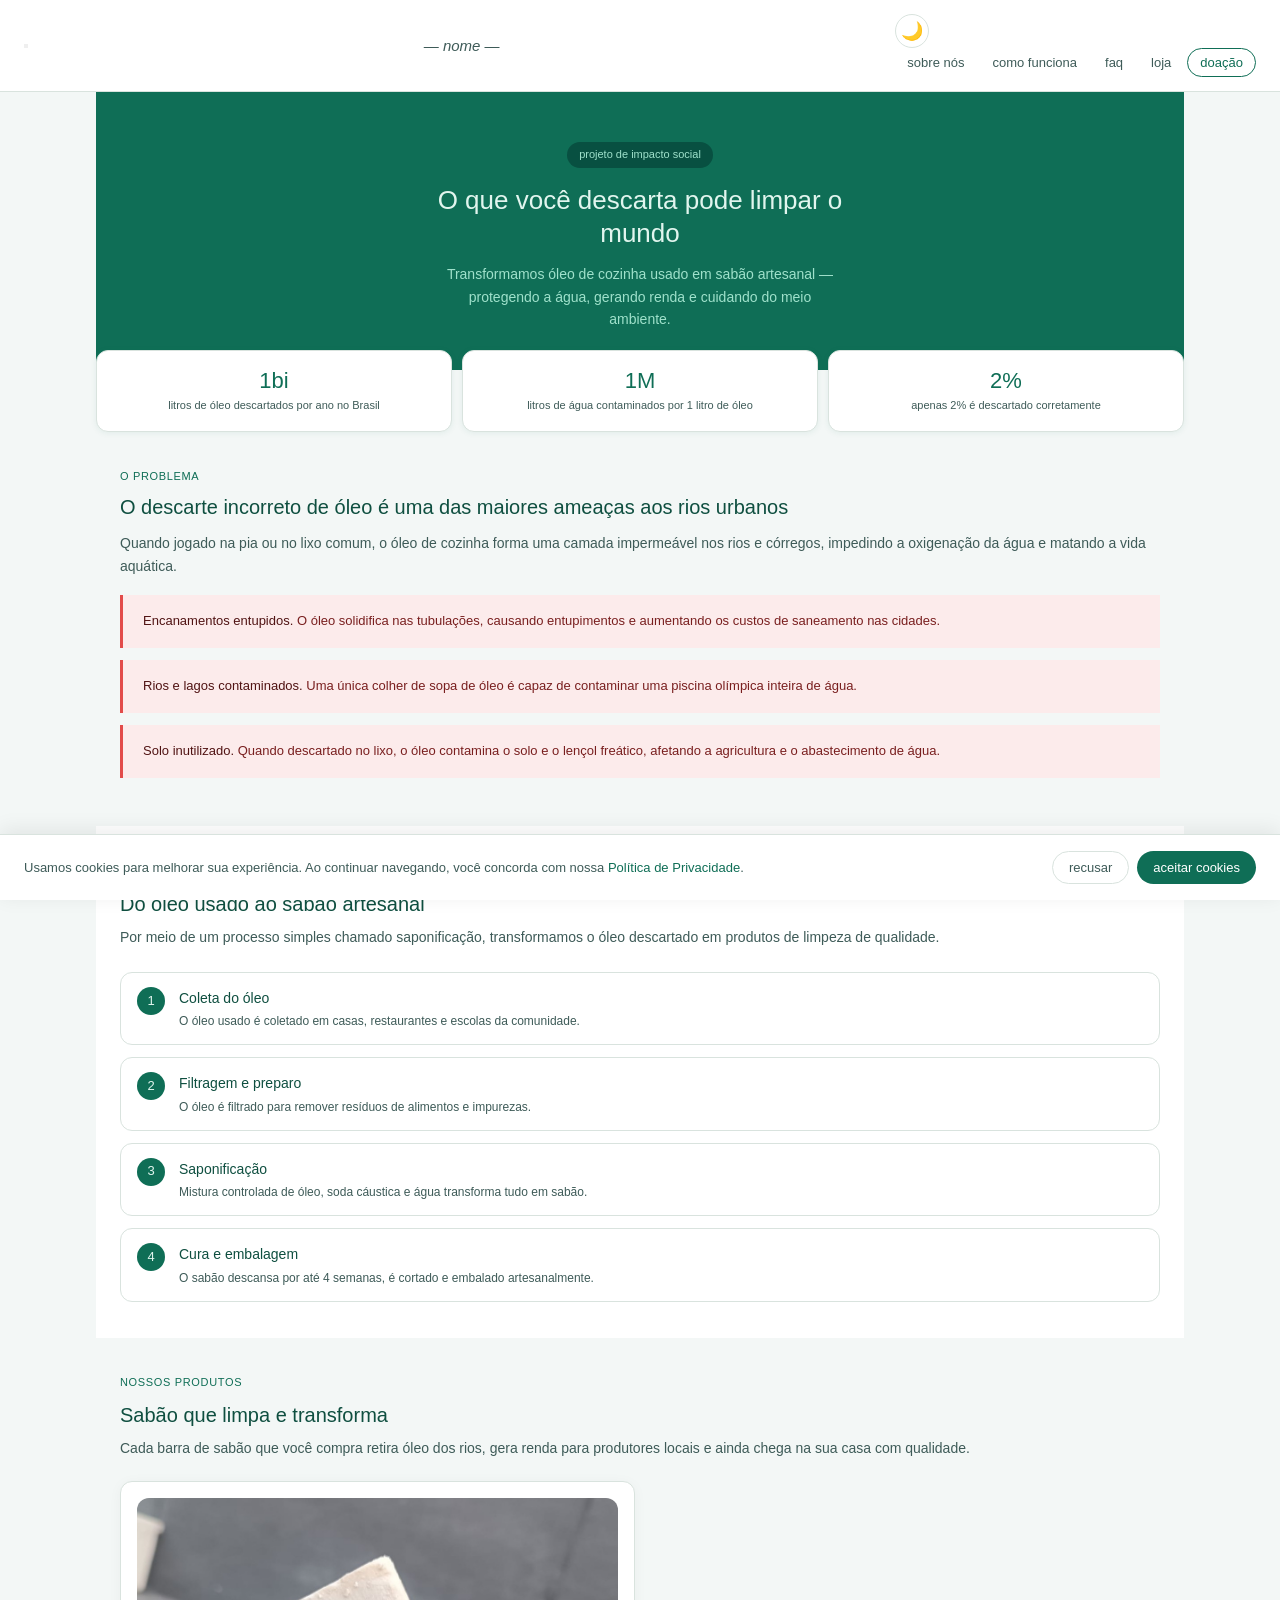
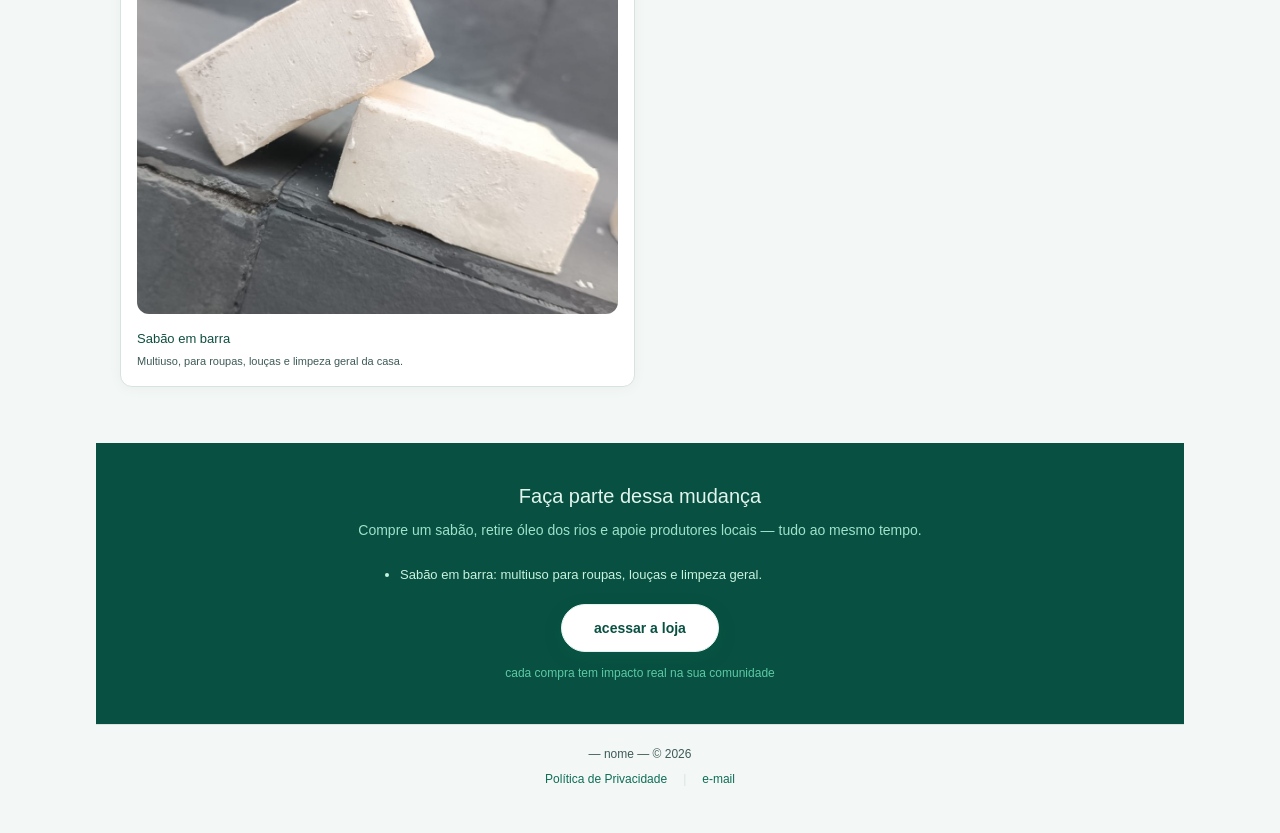
==== commit 54d38f55: "Implement mobile menu toggle and backdrop Added a mobile menu toggle button and backdrop for mobile " ====
--- a/index.html
+++ b/index.html
@@ -21,8 +21,13 @@
   </div>
 
   <div class="nav">
-    <div class="logo" onclick="showPage('home', null)" style="cursor:pointer;">— nome —</div>
-    <div style="display:flex; align-items:center; gap:8px;">
+    <button class="mobile-menu-toggle" aria-label="Abrir menu" onclick="toggleMobileMenu()">
+      <span></span>
+      <span></span>
+      <span></span>
+    </button>
+    <div class="logo" onclick="showPage('home', null)">— nome —</div>
+    <div class="nav-right-group">
       <button class="theme-toggle" aria-label="Alternar tema">🌍</button>
       <div class="nav-links">
         <button class="nav-link" onclick="showPage('sobre', this)">sobre nós</button>
@@ -33,6 +38,7 @@
       </div>
     </div>
   </div>
+  <div class="menu-backdrop" onclick="closeMobileMenu()"></div>
 
   <!-- HOME -->
   <div id="page-home" class="page active">
--- a/style.css
+++ b/style.css
@@ -40,7 +40,6 @@
   padding: 0 16px 24px;
 }
 
-/* NAV */
 .nav {
   display: flex;
   justify-content: space-between;
@@ -58,6 +57,12 @@
   font-weight: 500;
   color: var(--text-secondary);
   font-style: italic;
+  cursor: pointer;
+  transition: color 0.15s ease;
+}
+
+.logo:hover {
+  color: var(--accent);
 }
 
 .nav-links {
@@ -123,25 +128,12 @@
   padding: 0;
 }
 
-.theme-toggle:hover {
-  transform: translateY(-1px);
-}
-
-.theme-toggle:focus {
-  outline: 2px solid #9fe1cb;
-  outline-offset: 2px;
-}
-
-/* PAGES */
-.page {
-  display: none;
-}
-
-.page.active {
-  display: block;
-}
-
-/* HERO */
+.theme-toggle:hover { transform: translateY(-1px); }
+.theme-toggle:focus { outline: 2px solid #9fe1cb; outline-offset: 2px; }
+
+.page { display: none; }
+.page.active { display: block; }
+
 .hero {
   background: #0F6E56;
   padding: 48px 24px 40px;
@@ -192,23 +184,10 @@
   box-shadow: 0 1px 6px rgba(15, 110, 86, 0.08);
 }
 
-.stat-num {
-  font-size: 22px;
-  font-weight: 500;
-  color: var(--accent);
-  line-height: 1.1;
-}
-
-.stat-label {
-  font-size: 11px;
-  color: var(--text-secondary);
-  margin-top: 4px;
-  line-height: 1.4;
-}
-
-.section {
-  padding: 36px 24px;
-}
+.stat-num { font-size: 22px; font-weight: 500; color: var(--accent); line-height: 1.1; }
+.stat-label { font-size: 11px; color: var(--text-secondary); margin-top: 4px; line-height: 1.4; }
+
+.section { padding: 36px 24px; }
 
 .section-tag {
   font-size: 11px;
@@ -219,20 +198,8 @@
   margin-bottom: 8px;
 }
 
-.section h2 {
-  font-size: 20px;
-  font-weight: 500;
-  color: var(--text-primary);
-  margin-bottom: 12px;
-  line-height: 1.3;
-}
-
-.section p {
-  font-size: 14px;
-  color: var(--text-secondary);
-  line-height: 1.7;
-  margin-bottom: 16px;
-}
+.section h2 { font-size: 20px; font-weight: 500; color: var(--text-primary); margin-bottom: 12px; line-height: 1.3; }
+.section p { font-size: 14px; color: var(--text-secondary); line-height: 1.7; margin-bottom: 16px; }
 
 .impact-card {
   padding: 16px 20px;
@@ -241,48 +208,16 @@
   background: #FCEBEB;
 }
 
-.impact-card p {
-  font-size: 13px;
-  color: #791F1F;
-  margin: 0;
-  line-height: 1.6;
-}
-
-.impact-card strong {
-  color: #501313;
-  font-weight: 500;
-}
-
-.divider {
-  height: 0.5px;
-  background: var(--border);
-  margin: 0 24px;
-}
-
-.process-section {
-  padding: 36px 24px;
-  background: var(--panel-bg);
-}
-
-.process-section h2 {
-  font-size: 20px;
-  font-weight: 500;
-  color: var(--text-primary);
-  margin-bottom: 6px;
-}
-
-.process-section>p {
-  font-size: 14px;
-  color: var(--text-secondary);
-  margin-bottom: 24px;
-  line-height: 1.6;
-}
-
-.steps {
-  display: flex;
-  flex-direction: column;
-  gap: 12px;
-}
+.impact-card p { font-size: 13px; color: #791F1F; margin: 0; line-height: 1.6; }
+.impact-card strong { color: #501313; font-weight: 500; }
+
+.divider { height: 0.5px; background: var(--border); margin: 0 24px; }
+
+.process-section { padding: 36px 24px; background: var(--panel-bg); }
+.process-section h2 { font-size: 20px; font-weight: 500; color: var(--text-primary); margin-bottom: 6px; }
+.process-section > p { font-size: 14px; color: var(--text-secondary); margin-bottom: 24px; line-height: 1.6; }
+
+.steps { display: flex; flex-direction: column; gap: 12px; }
 
 .step {
   display: flex;
@@ -308,43 +243,14 @@
   flex-shrink: 0;
 }
 
-.step-text h3 {
-  font-size: 14px;
-  font-weight: 500;
-  color: var(--text-primary);
-  margin-bottom: 3px;
-}
-
-.step-text p {
-  font-size: 12px;
-  color: var(--text-secondary);
-  line-height: 1.5;
-}
-
-.result-section {
-  padding: 36px 24px;
-}
-
-.result-section h2 {
-  font-size: 20px;
-  font-weight: 500;
-  color: var(--text-primary);
-  margin-bottom: 6px;
-}
-
-.result-section>p {
-  font-size: 14px;
-  color: var(--text-secondary);
-  line-height: 1.7;
-  margin-bottom: 20px;
-}
-
-.soap-grid {
-  display: grid;
-  grid-template-columns: repeat(2, minmax(0, 1fr));
-  gap: 10px;
-  margin-bottom: 20px;
-}
+.step-text h3 { font-size: 14px; font-weight: 500; color: var(--text-primary); margin-bottom: 3px; }
+.step-text p { font-size: 12px; color: var(--text-secondary); line-height: 1.5; }
+
+.result-section { padding: 36px 24px; }
+.result-section h2 { font-size: 20px; font-weight: 500; color: var(--text-primary); margin-bottom: 6px; }
+.result-section > p { font-size: 14px; color: var(--text-secondary); line-height: 1.7; margin-bottom: 20px; }
+
+.soap-grid { display: grid; grid-template-columns: repeat(2, minmax(0, 1fr)); gap: 10px; margin-bottom: 20px; }
 
 .soap-card {
   background: var(--panel-bg);
@@ -355,10 +261,7 @@
   transition: transform 0.2s ease, box-shadow 0.2s ease;
 }
 
-.soap-card:hover {
-  transform: translateY(-3px);
-  box-shadow: 0 4px 20px rgba(0, 0, 0, 0.12);
-}
+.soap-card:hover { transform: translateY(-3px); box-shadow: 0 4px 20px rgba(0, 0, 0, 0.12); }
 
 .soap-icon {
   width: 36px;
@@ -371,53 +274,23 @@
   margin-bottom: 8px;
 }
 
-.soap-icon svg {
-  width: 18px;
-  height: 18px;
-  stroke: var(--accent);
-}
-
-.dark-theme .soap-icon {
-  background: rgba(15, 150, 115, 0.25);
-}
-
-.dark-theme .soap-icon svg {
-  stroke: #c2f7df;
-}
-
-.soap-card h3 {
-  font-size: 13px;
-  font-weight: 500;
-  color: var(--text-primary);
-  margin-bottom: 3px;
-}
-
-.soap-card p {
-  font-size: 11px;
-  color: var(--text-secondary);
-  line-height: 1.5;
-}
-
-.cta-section {
-  padding: 40px 24px;
-  background: #085041;
-  text-align: center;
-}
-
-.cta-section h2 {
-  font-size: 20px;
-  font-weight: 500;
-  color: #E1F5EE;
-  margin-bottom: 10px;
-  line-height: 1.3;
-}
-
-.cta-section p {
-  font-size: 14px;
-  color: #9FE1CB;
-  margin-bottom: 24px;
-  line-height: 1.6;
-}
+.soap-icon svg { width: 18px; height: 18px; stroke: var(--accent); }
+.dark-theme .soap-icon { background: rgba(15, 150, 115, 0.25); }
+.dark-theme .soap-icon svg { stroke: #c2f7df; }
+
+.soap-image {
+  width: 100%;
+  height: auto;
+  border-radius: var(--radius);
+  margin-bottom: 8px;
+}
+
+.soap-card h3 { font-size: 13px; font-weight: 500; color: var(--text-primary); margin-bottom: 3px; }
+.soap-card p { font-size: 11px; color: var(--text-secondary); line-height: 1.5; }
+
+.cta-section { padding: 40px 24px; background: #085041; text-align: center; }
+.cta-section h2 { font-size: 20px; font-weight: 500; color: #E1F5EE; margin-bottom: 10px; line-height: 1.3; }
+.cta-section p { font-size: 14px; color: #9FE1CB; margin-bottom: 24px; line-height: 1.6; }
 
 .cta-btn {
   display: inline-flex;
@@ -436,53 +309,88 @@
   transition: transform 0.2s ease, box-shadow 0.2s ease;
 }
 
-.cta-btn:hover {
-  transform: translateY(-1px);
-  box-shadow: 0 8px 22px rgba(15, 110, 86, 0.26);
-}
-
-.cta-sub {
-  font-size: 12px;
-  color: #5DCAA5;
-  margin-top: 12px;
-}
+.cta-btn:hover { transform: translateY(-1px); box-shadow: 0 8px 22px rgba(15, 110, 86, 0.26); }
+.cta-sub { font-size: 12px; color: #5DCAA5; margin-top: 12px; }
 
 .footer {
-  padding: 16px 24px;
+  padding: 20px 24px;
   border-top: 0.5px solid var(--border);
   text-align: center;
   font-size: 12px;
   color: var(--text-secondary);
 }
 
+.footer-links { display: flex; justify-content: center; gap: 16px; margin-top: 6px; flex-wrap: wrap; }
+
+.footer-link {
+  font-size: 12px;
+  color: var(--accent);
+  text-decoration: none;
+  cursor: pointer;
+  background: none;
+  border: none;
+  font-family: var(--font-sans);
+}
+
+.footer-link:hover { text-decoration: underline; }
+
+/* FAQ */
+.faq-list { display: flex; flex-direction: column; gap: 10px; }
+
+.faq-item {
+  background: var(--panel-bg);
+  border: 1px solid var(--border);
+  border-radius: var(--radius);
+  overflow: hidden;
+}
+
+.faq-pergunta {
+  width: 100%;
+  padding: 16px 20px;
+  text-align: left;
+  background: none;
+  border: none;
+  cursor: pointer;
+  font-family: var(--font-sans);
+  font-size: 14px;
+  font-weight: 500;
+  color: var(--text-primary);
+  display: flex;
+  justify-content: space-between;
+  align-items: center;
+  gap: 12px;
+  transition: background 0.15s ease;
+}
+
+.faq-pergunta:hover { background: var(--page-bg); }
+.faq-pergunta.aberta { color: var(--accent); }
+
+.faq-icon {
+  font-size: 20px;
+  font-weight: 300;
+  color: var(--accent);
+  flex-shrink: 0;
+  transition: transform 0.2s ease;
+  line-height: 1;
+}
+
+.faq-pergunta.aberta .faq-icon { transform: rotate(45deg); }
+
+.faq-resposta {
+  display: none;
+  padding: 0 20px 16px;
+  border-top: 0.5px solid var(--border);
+}
+
+.faq-resposta.aberta { display: block; }
+.faq-resposta p { font-size: 13px; color: var(--text-secondary); line-height: 1.7; margin: 12px 0 0; }
+
 /* DOAÇÃO */
-.doacao-hero {
-  background: #0F6E56;
-  padding: 48px 24px 60px;
-  text-align: center;
-}
-
-.doacao-hero h1 {
-  font-size: 26px;
-  font-weight: 500;
-  color: #E1F5EE;
-  margin-bottom: 10px;
-  line-height: 1.3;
-}
-
-.doacao-hero p {
-  font-size: 14px;
-  color: #9FE1CB;
-  max-width: 400px;
-  margin: 0 auto;
-  line-height: 1.6;
-}
-
-.doacao-body {
-  max-width: 520px;
-  margin: -28px auto 0;
-  padding: 0 16px 40px;
-}
+.doacao-hero { background: #0F6E56; padding: 48px 24px 60px; text-align: center; }
+.doacao-hero h1 { font-size: 26px; font-weight: 500; color: #E1F5EE; margin-bottom: 10px; line-height: 1.3; }
+.doacao-hero p { font-size: 14px; color: #9FE1CB; max-width: 400px; margin: 0 auto; line-height: 1.6; }
+
+.doacao-body { max-width: 520px; margin: -28px auto 0; padding: 0 16px 40px; }
 
 .doacao-card {
   background: var(--panel-bg);
@@ -492,75 +400,9 @@
   box-shadow: 0 4px 20px rgba(0, 0, 0, 0.08);
 }
 
-.doacao-label {
-  font-size: 11px;
-  font-weight: 500;
-  color: var(--text-secondary);
-  margin-bottom: 10px;
-  text-transform: uppercase;
-  letter-spacing: 0.05em;
-}
-
-.valores-grid {
-  display: grid;
-  grid-template-columns: repeat(4, 1fr);
-  gap: 8px;
-  margin-bottom: 12px;
-}
-
-.valor-btn {
-  padding: 10px 0;
-  border-radius: var(--radius);
-  border: 1px solid var(--border);
-  background: var(--page-bg);
-  font-size: 13px;
-  font-weight: 500;
-  color: var(--text-primary);
-  cursor: pointer;
-  transition: all 0.15s ease;
-  font-family: var(--font-sans);
-}
-
-.valor-btn:hover {
-  border-color: var(--accent);
-  color: var(--accent);
-}
-
-.valor-btn.active {
-  background: var(--accent);
-  color: #fff;
-  border-color: var(--accent);
-}
-
-.input-field {
-  width: 100%;
-  padding: 10px 14px;
-  border-radius: var(--radius);
-  border: 1px solid var(--border);
-  background: var(--page-bg);
-  font-size: 14px;
-  color: var(--text-primary);
-  margin-bottom: 16px;
-  font-family: var(--font-sans);
-  transition: border-color 0.15s ease;
-}
-
-.input-field:focus {
-  outline: none;
-  border-color: var(--accent);
-}
-
-.sep {
-  height: 0.5px;
-  background: var(--border);
-  margin: 20px 0;
-}
-
-.pag-tabs {
-  display: flex;
-  gap: 8px;
-  margin-bottom: 20px;
-}
+.doacao-label { font-size: 11px; font-weight: 500; color: var(--text-secondary); margin-bottom: 10px; text-transform: uppercase; letter-spacing: 0.05em; }
+
+.pag-tabs { display: flex; gap: 8px; margin-bottom: 20px; }
 
 .pag-tab {
   flex: 1;
@@ -577,27 +419,13 @@
   transition: all 0.15s ease;
 }
 
-.pag-tab:hover {
-  border-color: var(--accent);
-  color: var(--accent);
-}
-
-.pag-tab.active {
-  background: var(--accent);
-  color: #fff;
-  border-color: var(--accent);
-}
-
-.pag-content {
-  display: none;
-}
-
-.pag-content.active {
-  display: block;
-}
-
-.pix-area,
-.vakinha-area {
+.pag-tab:hover { border-color: var(--accent); color: var(--accent); }
+.pag-tab.active { background: var(--accent); color: #fff; border-color: var(--accent); }
+
+.pag-content { display: none; }
+.pag-content.active { display: block; }
+
+.pix-area, .vakinha-area {
   display: flex;
   flex-direction: column;
   align-items: center;
@@ -605,22 +433,7 @@
   padding: 16px 0 8px;
 }
 
-.pix-valor-box {
-  width: 100%;
-  background: var(--page-bg);
-  border: 1px solid var(--border);
-  border-radius: var(--radius);
-  padding: 12px 16px;
-  font-size: 14px;
-  color: var(--text-primary);
-  text-align: center;
-}
-
-.vakinha-link-box {
-  width: 100%;
-  display: grid;
-  gap: 10px;
-}
+.vakinha-link-box { width: 100%; display: grid; gap: 10px; }
 
 .vakinha-btn {
   appearance: none;
@@ -641,25 +454,7 @@
   transition: opacity 0.15s ease, transform 0.15s ease;
 }
 
-.vakinha-btn:hover {
-  opacity: 0.95;
-  transform: translateY(-1px);
-}
-
-.qr-box {
-  width: 130px;
-  height: 130px;
-  border: 1px solid var(--border);
-  border-radius: var(--radius);
-  background: var(--page-bg);
-  display: flex;
-  align-items: center;
-  justify-content: center;
-  font-size: 11px;
-  color: var(--muted);
-  text-align: center;
-  padding: 8px;
-}
+.vakinha-btn:hover { opacity: 0.95; transform: translateY(-1px); }
 
 .pix-chave-box {
   background: var(--page-bg);
@@ -672,9 +467,28 @@
   width: 100%;
 }
 
-.pix-chave-box span {
-  font-weight: 500;
-  color: var(--text-primary);
+.pix-chave-box span { font-weight: 500; color: var(--text-primary); }
+
+.pix-qrcode-box {
+  display: flex;
+  flex-direction: column;
+  align-items: center;
+  gap: 10px;
+  margin-top: 16px;
+}
+
+.pix-qrcode {
+  width: 100%;
+  max-width: 260px;
+  border-radius: var(--radius);
+  border: 1px solid var(--border);
+  background: #fff;
+}
+
+.pix-qrcode-note {
+  font-size: 13px;
+  color: var(--text-secondary);
+  text-align: center;
 }
 
 .copiar-btn {
@@ -691,21 +505,7 @@
   transition: all 0.15s ease;
 }
 
-.copiar-btn:hover {
-  background: var(--accent);
-  color: #fff;
-}
-
-.cartao-row {
-  display: grid;
-  grid-template-columns: 1fr 1fr;
-  gap: 10px;
-  margin-bottom: 16px;
-}
-
-.cartao-row .input-field {
-  margin-bottom: 0;
-}
+.copiar-btn:hover { background: var(--accent); color: #fff; }
 
 .doar-btn {
   width: 100%;
@@ -723,17 +523,9 @@
   transition: transform 0.2s ease, box-shadow 0.2s ease;
 }
 
-.doar-btn:hover {
-  transform: translateY(-1px);
-  box-shadow: 0 6px 18px rgba(15, 110, 86, 0.35);
-}
-
-.seguro-txt {
-  text-align: center;
-  font-size: 11px;
-  color: var(--muted);
-  margin-top: 10px;
-}
+.doar-btn:hover { transform: translateY(-1px); box-shadow: 0 6px 18px rgba(15, 110, 86, 0.35); }
+
+.seguro-txt { text-align: center; font-size: 11px; color: var(--muted); margin-top: 10px; }
 
 .impacto-doacao {
   background: rgba(158, 231, 223, 0.2);
@@ -743,54 +535,13 @@
   margin-top: 16px;
 }
 
-.impacto-doacao p {
-  font-size: 12px;
-  color: var(--text-secondary);
-  line-height: 1.6;
-  margin: 0;
-}
-
-.impacto-doacao strong {
-  color: var(--accent);
-}
-
-/* RODAPÉ LGPD */
-.footer {
-  padding: 20px 24px;
-  border-top: 0.5px solid var(--border);
-  text-align: center;
-  font-size: 12px;
-  color: var(--text-secondary);
-}
-
-.footer-links {
-  display: flex;
-  justify-content: center;
-  gap: 16px;
-  margin-top: 6px;
-  flex-wrap: wrap;
-}
-
-.footer-link {
-  font-size: 12px;
-  color: var(--accent);
-  text-decoration: none;
-  cursor: pointer;
-  background: none;
-  border: none;
-  font-family: var(--font-sans);
-}
-
-.footer-link:hover {
-  text-decoration: underline;
-}
-
-/* BANNER DE COOKIES */
+.impacto-doacao p { font-size: 12px; color: var(--text-secondary); line-height: 1.6; margin: 0; }
+.impacto-doacao strong { color: var(--accent); }
+
+/* COOKIES */
 .cookie-banner {
   position: fixed;
-  bottom: 0;
-  left: 0;
-  right: 0;
+  bottom: 0; left: 0; right: 0;
   z-index: 999;
   background: var(--panel-bg);
   border-top: 1px solid var(--border);
@@ -803,108 +554,35 @@
   box-shadow: 0 -4px 20px rgba(0, 0, 0, 0.08);
 }
 
-.cookie-banner p {
-  font-size: 13px;
-  color: var(--text-secondary);
-  line-height: 1.5;
-  flex: 1;
-  min-width: 200px;
-  margin: 0;
-}
-
-.cookie-banner p a {
-  color: var(--accent);
-  cursor: pointer;
-}
-
-.cookie-btns {
-  display: flex;
-  gap: 8px;
-  flex-shrink: 0;
-}
+.cookie-banner p { font-size: 13px; color: var(--text-secondary); line-height: 1.5; flex: 1; min-width: 200px; margin: 0; }
+.cookie-banner p a { color: var(--accent); cursor: pointer; }
+.cookie-btns { display: flex; gap: 8px; flex-shrink: 0; }
 
 .cookie-btn-recusar {
-  padding: 8px 16px;
-  border-radius: 999px;
-  border: 1px solid var(--border);
-  background: none;
-  color: var(--text-secondary);
-  font-size: 13px;
-  cursor: pointer;
-  font-family: var(--font-sans);
-  transition: all 0.15s ease;
-}
-
-.cookie-btn-recusar:hover {
-  border-color: var(--accent);
-  color: var(--accent);
-}
+  padding: 8px 16px; border-radius: 999px; border: 1px solid var(--border);
+  background: none; color: var(--text-secondary); font-size: 13px;
+  cursor: pointer; font-family: var(--font-sans); transition: all 0.15s ease;
+}
+
+.cookie-btn-recusar:hover { border-color: var(--accent); color: var(--accent); }
 
 .cookie-btn-aceitar {
-  padding: 8px 16px;
-  border-radius: 999px;
-  border: none;
-  background: var(--accent);
-  color: #fff;
-  font-size: 13px;
-  font-weight: 500;
-  cursor: pointer;
-  font-family: var(--font-sans);
-  transition: all 0.15s ease;
-}
-
-.cookie-btn-aceitar:hover {
-  opacity: 0.9;
-}
-
-/* PÁGINA PRIVACIDADE */
-.privacidade-body {
-  max-width: 720px;
-  margin: 0 auto;
-  padding: 40px 24px 60px;
-}
-
-.privacidade-body h1 {
-  font-size: 22px;
-  font-weight: 500;
-  color: var(--text-primary);
-  margin-bottom: 8px;
-}
-
-.privacidade-body .data-atualizacao {
-  font-size: 12px;
-  color: var(--muted);
-  margin-bottom: 32px;
-}
-
-.privacidade-body h2 {
-  font-size: 16px;
-  font-weight: 500;
-  color: var(--text-primary);
-  margin: 28px 0 8px;
-}
-
-.privacidade-body p {
-  font-size: 14px;
-  color: var(--text-secondary);
-  line-height: 1.8;
-  margin-bottom: 12px;
-}
-
-.privacidade-body ul {
-  padding-left: 20px;
-  margin-bottom: 12px;
-}
-
-.privacidade-body ul li {
-  font-size: 14px;
-  color: var(--text-secondary);
-  line-height: 1.8;
-}
-
-.privacidade-body a {
-  color: var(--accent);
-}
+  padding: 8px 16px; border-radius: 999px; border: none;
+  background: var(--accent); color: #fff; font-size: 13px; font-weight: 500;
+  cursor: pointer; font-family: var(--font-sans); transition: all 0.15s ease;
+}
+
+.cookie-btn-aceitar:hover { opacity: 0.9; }
+
+/* PRIVACIDADE */
+.privacidade-body { max-width: 720px; margin: 0 auto; padding: 40px 24px 60px; }
+.privacidade-body h1 { font-size: 22px; font-weight: 500; color: var(--text-primary); margin-bottom: 8px; }
+.privacidade-body .data-atualizacao { font-size: 12px; color: var(--muted); margin-bottom: 32px; }
+.privacidade-body h2 { font-size: 16px; font-weight: 500; color: var(--text-primary); margin: 28px 0 8px; }
+.privacidade-body p { font-size: 14px; color: var(--text-secondary); line-height: 1.8; margin-bottom: 12px; }
+.privacidade-body ul { padding-left: 20px; margin-bottom: 12px; }
+.privacidade-body ul li { font-size: 14px; color: var(--text-secondary); line-height: 1.8; }
+.privacidade-body a { color: var(--accent); }
 
 .priv-destaque {
   background: rgba(158, 231, 223, 0.15);
@@ -914,106 +592,68 @@
   margin-bottom: 16px;
 }
 
-.priv-destaque p {
-  margin: 0;
-}
-
-/* RESPONSIVE DESIGN */
+.priv-destaque p { margin: 0; }
+
+/* RESPONSIVE */
 @media (max-width: 768px) {
   .nav {
     flex-direction: column;
     align-items: stretch;
-    padding: 12px 16px;
+    padding: 16px;
+    gap: 12px;
   }
-
   .nav-links {
-    justify-content: center;
-    margin-top: 8px;
+    flex-direction: column;
+    align-items: stretch;
+    width: 100%;
+    gap: 12px;
+    margin-top: 0;
   }
-
-  .hero {
-    padding: 32px 16px 32px;
+  .nav-link {
+    width: 100%;
+    padding: 14px 18px;
+    font-size: 14px;
+    text-align: left;
+    border: 1px solid var(--border);
+    background: var(--page-bg);
+    border-radius: var(--radius);
+    box-shadow: 0 1px 4px rgba(15, 110, 86, 0.08);
   }
-
-  .hero h1 {
-    font-size: 22px;
+  .nav-link:hover {
+    background: #ecf7f2;
   }
-
-  .section {
-    padding: 24px 16px;
+  .theme-toggle {
+    align-self: flex-end;
+    margin-right: 0;
   }
-
-  .process-section {
-    padding: 24px 16px;
+  .hero { padding: 32px 16px 32px; }
+  .hero h1 { font-size: 22px; }
+  .section, .process-section, .result-section { padding: 24px 16px; }
+  .cta-section { padding: 32px 16px; }
+  .soap-grid { grid-template-columns: 1fr; }
+  .doacao-hero { padding: 32px 16px 40px; }
+  .doacao-hero h1 { font-size: 22px; }
+  .doacao-body { padding: 0 16px 32px; }
+  .privacidade-body { padding: 32px 16px 48px; }
+  .cookie-banner { flex-direction: column; text-align: center; padding: 16px; }
+  .cookie-btns { width: 100%; justify-content: center; }
+  .footer-links { flex-direction: column; gap: 8px; }
+  .faq-pergunta { min-height: 48px; padding: 18px 20px; }
+}
+
+@media (max-width: 480px) {
+  .nav { padding: 16px; }
+  .nav-links {
+    gap: 10px;
   }
-
-  .result-section {
-    padding: 24px 16px;
+  .nav-link {
+    font-size: 15px;
+    padding: 16px 20px;
   }
-
-  .cta-section {
-    padding: 32px 16px;
-  }
-
-  .soap-grid {
-    grid-template-columns: 1fr;
-  }
-
-  .valores-grid {
-    grid-template-columns: repeat(2, 1fr);
-  }
-
-  .cartao-row {
-    grid-template-columns: 1fr;
-  }
-
-  .doacao-hero {
-    padding: 32px 16px 40px;
-  }
-
-  .doacao-hero h1 {
-    font-size: 22px;
-  }
-
-  .doacao-body {
-    padding: 0 16px 32px;
-  }
-
-  .privacidade-body {
-    padding: 32px 16px 48px;
-  }
-
-  .cookie-banner {
-    flex-direction: column;
-    text-align: center;
-    padding: 16px;
-  }
-
-  .cookie-btns {
-    width: 100%;
-    justify-content: center;
-  }
-
-  .footer-links {
-    flex-direction: column;
-    gap: 8px;
-  }
-}
-
-@media (max-width: 480px) {
-  .hero h1 {
-    font-size: 20px;
-  }
-
-  .doacao-hero h1 {
-    font-size: 20px;
-  }
-
-  .privacidade-body h1 {
-    font-size: 18px;
-  }
-
-  .valores-grid {
-    grid-template-columns: 1fr;
-  }
-}
+  .hero h1, .doacao-hero h1 { font-size: 20px; }
+  .privacidade-body h1 { font-size: 18px; }
+  .faq-pergunta { font-size: 15px; min-height: 48px; padding: 18px 20px; }
+  .faq-icon { font-size: 24px; }
+  .stats-row { grid-template-columns: 1fr; gap: 8px; }
+  .soap-grid { grid-template-columns: 1fr; gap: 8px; }
+}
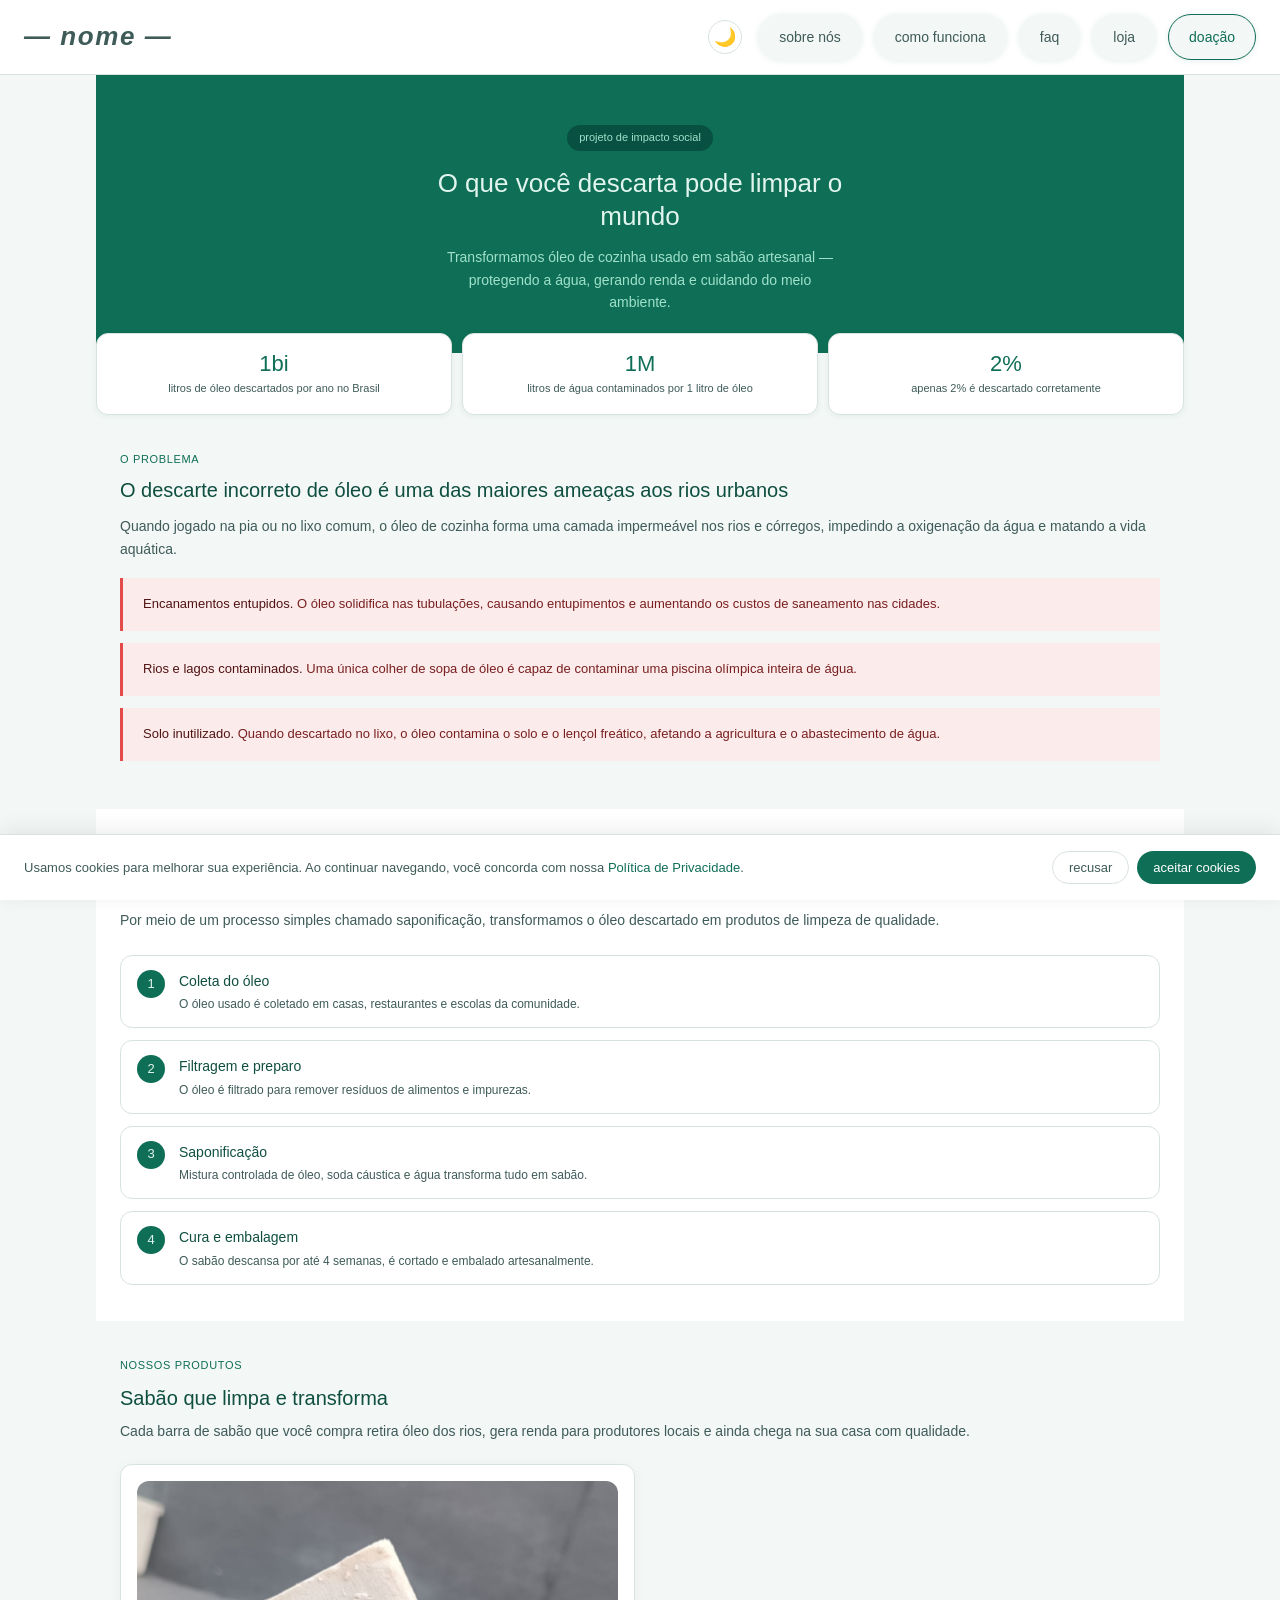
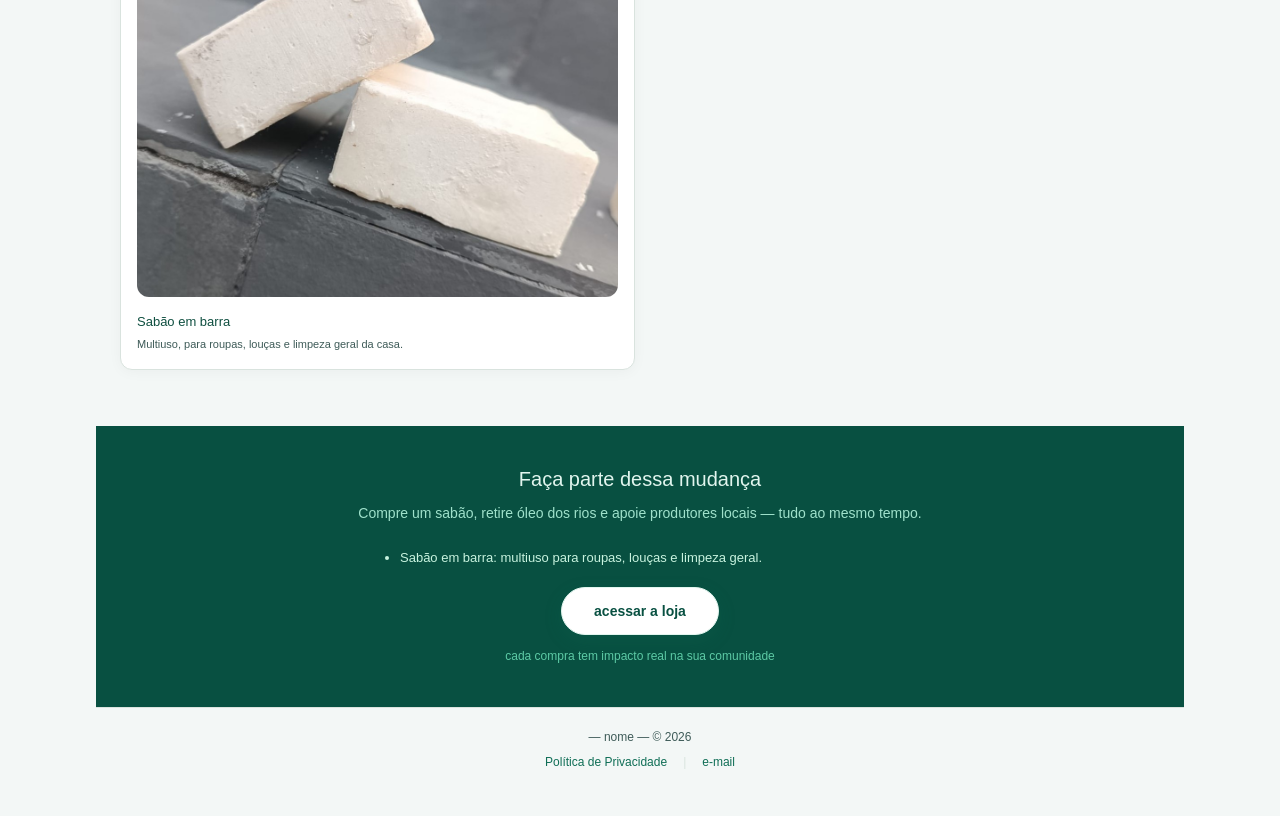
==== commit 753ed929: "Change button elements to type='button' in index.html" ====
--- a/index.html
+++ b/index.html
@@ -21,20 +21,20 @@
   </div>
 
   <div class="nav">
-    <button class="mobile-menu-toggle" aria-label="Abrir menu" onclick="toggleMobileMenu()">
+    <button type="button" class="mobile-menu-toggle" aria-label="Abrir menu" onclick="toggleMobileMenu()">
       <span></span>
       <span></span>
       <span></span>
     </button>
     <div class="logo" onclick="showPage('home', null)">— nome —</div>
     <div class="nav-right-group">
-      <button class="theme-toggle" aria-label="Alternar tema">🌍</button>
+      <button type="button" class="theme-toggle" aria-label="Alternar tema">🌍</button>
       <div class="nav-links">
-        <button class="nav-link" onclick="showPage('sobre', this)">sobre nós</button>
-        <button class="nav-link" onclick="showPage('como', this)">como funciona</button>
-        <button class="nav-link" onclick="showPage('faq', this)">faq</button>
-        <button class="nav-link" onclick="showPage('loja', this)">loja</button>
-        <button class="nav-link doacao-link" onclick="showPage('doacao', this)">doação</button>
+        <button type="button" class="nav-link" onclick="showPage('sobre', this)">sobre nós</button>
+        <button type="button" class="nav-link" onclick="showPage('como', this)">como funciona</button>
+        <button type="button" class="nav-link" onclick="showPage('faq', this)">faq</button>
+        <button type="button" class="nav-link" onclick="showPage('loja', this)">loja</button>
+        <button type="button" class="nav-link doacao-link" onclick="showPage('doacao', this)">doação</button>
       </div>
     </div>
   </div>
--- a/style.css
+++ b/style.css
@@ -44,6 +44,7 @@
   display: flex;
   justify-content: space-between;
   align-items: center;
+  flex-wrap: nowrap;
   padding: 14px 24px;
   border-bottom: 0.5px solid var(--border);
   background: var(--panel-bg);
@@ -52,41 +53,112 @@
   z-index: 100;
 }
 
+.mobile-menu-toggle {
+  display: none;
+  width: 34px;
+  height: 34px;
+  border: none;
+  background: none;
+  cursor: pointer;
+  padding: 0;
+  flex-shrink: 0;
+  flex-direction: column;
+  justify-content: center;
+  gap: 5px;
+}
+
+.mobile-menu-toggle span {
+  display: block;
+  width: 22px;
+  height: 2px;
+  border-radius: 99px;
+  background: var(--text-primary);
+  transition: transform 0.2s ease, opacity 0.2s ease;
+}
+
+.mobile-menu-toggle.open span:first-child {
+  transform: translateY(7px) rotate(45deg);
+}
+
+.mobile-menu-toggle.open span:nth-child(2) {
+  opacity: 0;
+}
+
+.mobile-menu-toggle.open span:last-child {
+  transform: translateY(-7px) rotate(-45deg);
+}
+
+.nav-right-group {
+  display: flex;
+  align-items: center;
+  gap: 8px;
+  z-index: 110;
+}
+
 .logo {
-  font-size: 15px;
-  font-weight: 500;
+  flex: 0;
+  font-size: 26px;
+  font-weight: 700;
+  text-align: left;
+  letter-spacing: 0.06em;
+  white-space: nowrap;
+}
+
+.menu-backdrop {
+  display: none;
+  position: fixed;
+  inset: 0;
+  background: rgba(0, 0, 0, 0.35);
+  z-index: 104;
+  opacity: 0;
+  transition: opacity 0.25s ease;
+  pointer-events: none;
+}
+
+.menu-backdrop.open {
+  display: block;
+  opacity: 1;
+  pointer-events: auto;
+}
+
+.logo {
+  font-size: 26px;
+  font-weight: 700;
   color: var(--text-secondary);
   font-style: italic;
   cursor: pointer;
-  transition: color 0.15s ease;
+  transition: color 0.15s ease, transform 0.15s ease;
 }
 
 .logo:hover {
   color: var(--accent);
+  transform: scale(1.02);
 }
 
 .nav-links {
   display: flex;
-  gap: 4px;
+  gap: 12px;
   align-items: center;
 }
 
 .nav-link {
-  font-size: 13px;
+  font-size: 14px;
   color: var(--text-secondary);
   text-decoration: none;
-  padding: 6px 12px;
+  padding: 14px 20px;
   border-radius: 999px;
-  border: none;
-  background: none;
-  cursor: pointer;
-  transition: background 0.15s ease, color 0.15s ease;
+  border: 1px solid transparent;
+  background: var(--page-bg);
+  box-shadow: 0 1px 6px rgba(15, 110, 86, 0.1);
+  cursor: pointer;
+  transition: background 0.15s ease, color 0.15s ease, border-color 0.15s ease, transform 0.15s ease;
   font-family: var(--font-sans);
 }
 
 .nav-link:hover {
-  background: var(--page-bg);
+  background: #ecf7f2;
   color: var(--text-primary);
+  transform: translateY(-1px);
 }
 
 .nav-link.active {
@@ -360,6 +432,8 @@
   align-items: center;
   gap: 12px;
   transition: background 0.15s ease;
+  touch-action: manipulation;
+  -webkit-tap-highlight-color: transparent;
 }
 
 .faq-pergunta:hover { background: var(--page-bg); }
@@ -597,17 +671,40 @@
 /* RESPONSIVE */
 @media (max-width: 768px) {
   .nav {
-    flex-direction: column;
-    align-items: stretch;
+    justify-content: space-between;
     padding: 16px;
     gap: 12px;
+  }
+  .mobile-menu-toggle {
+    display: inline-flex;
+  }
+  .nav-right-group {
+    width: 100%;
+    justify-content: space-between;
+  }
+  .logo {
+    flex: 1;
+    text-align: center;
   }
   .nav-links {
     flex-direction: column;
     align-items: stretch;
-    width: 100%;
+    position: fixed;
+    top: 0;
+    left: 0;
+    bottom: 0;
+    width: min(80%, 320px);
+    padding: 80px 18px 18px;
+    background: var(--panel-bg);
     gap: 12px;
     margin-top: 0;
+    transform: translateX(-110%);
+    transition: transform 0.25s ease;
+    z-index: 105;
+    box-shadow: 8px 0 30px rgba(0, 0, 0, 0.12);
+  }
+  .nav-links.open {
+    transform: translateX(0);
   }
   .nav-link {
     width: 100%;
@@ -623,7 +720,7 @@
     background: #ecf7f2;
   }
   .theme-toggle {
-    align-self: flex-end;
+    align-self: flex-start;
     margin-right: 0;
   }
   .hero { padding: 32px 16px 32px; }
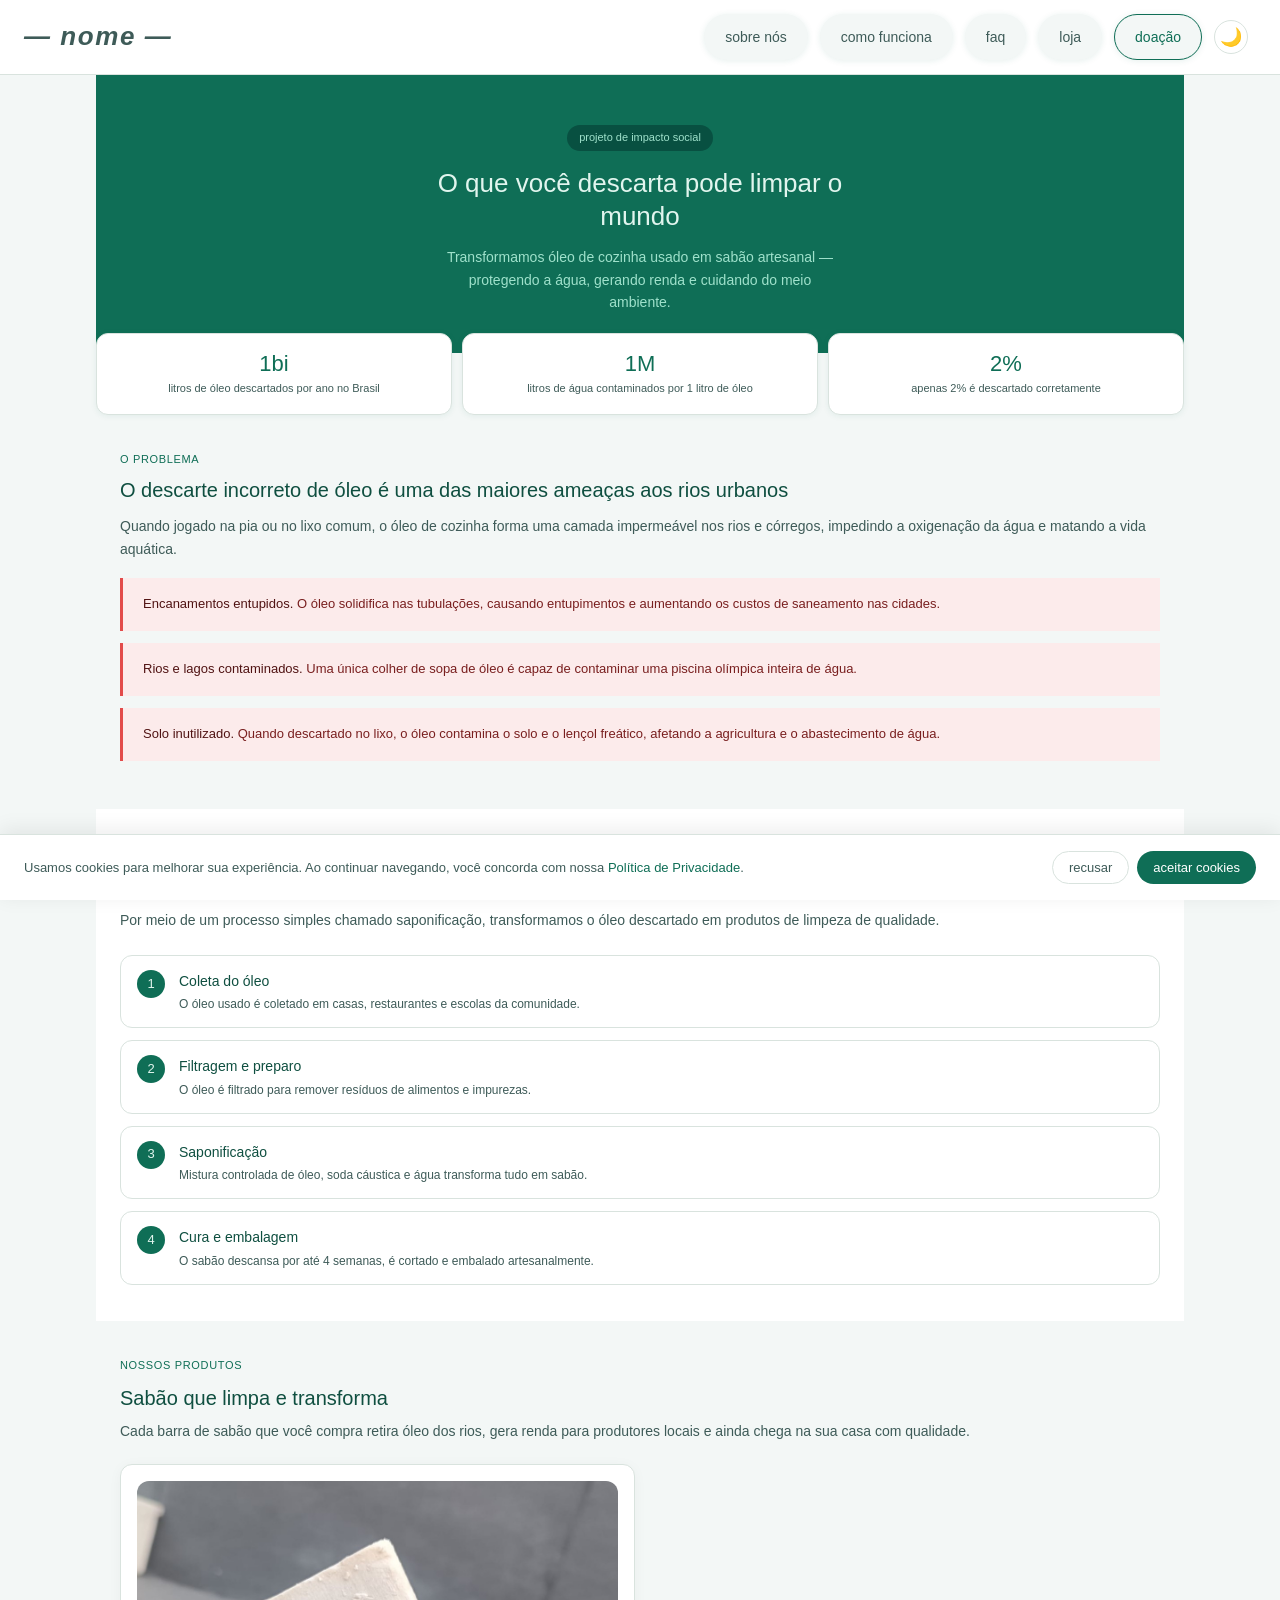
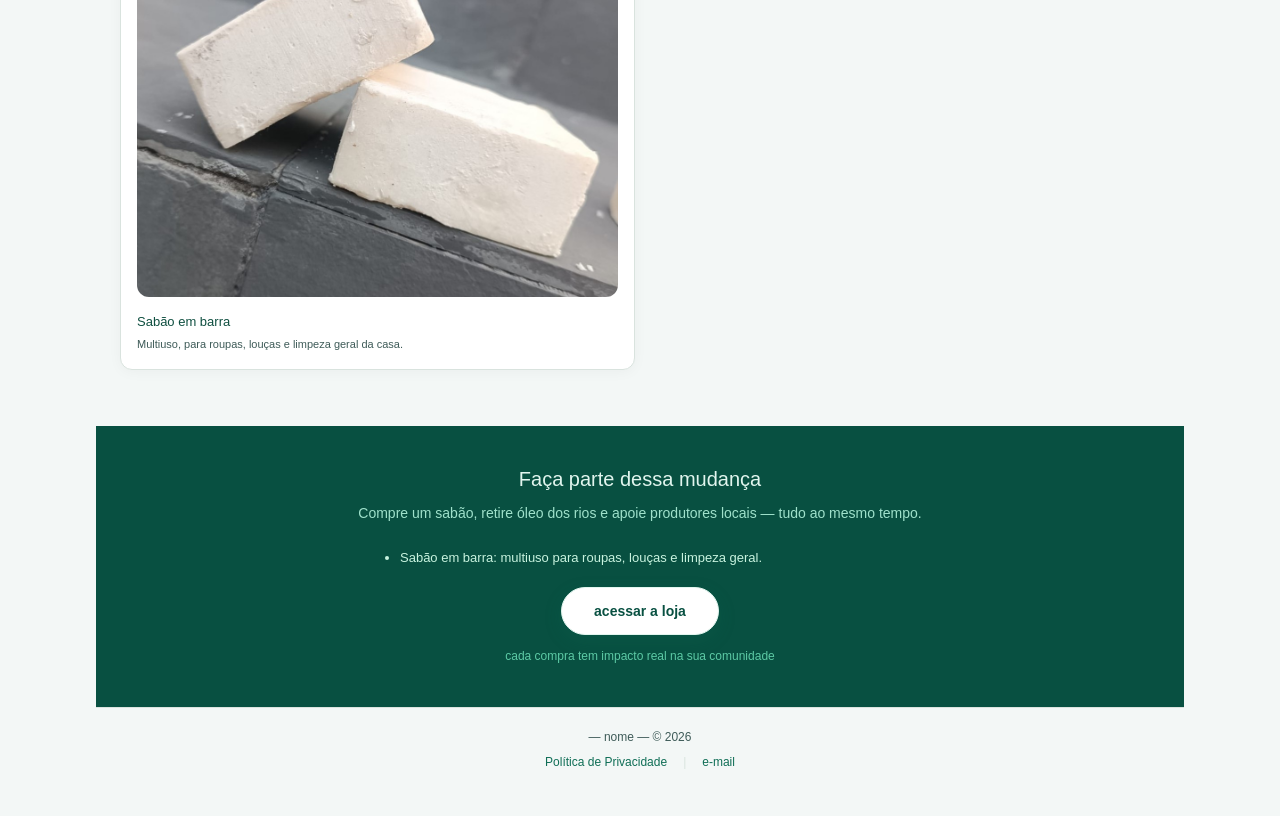
==== commit 6cec30db: "Refactor navigation buttons to include onclick handlers" ====
--- a/index.html
+++ b/index.html
@@ -28,13 +28,13 @@
     </button>
     <div class="logo" onclick="showPage('home', null)">— nome —</div>
     <div class="nav-right-group">
-      <button type="button" class="theme-toggle" aria-label="Alternar tema">🌍</button>
       <div class="nav-links">
-        <button type="button" class="nav-link" onclick="showPage('sobre', this)">sobre nós</button>
-        <button type="button" class="nav-link" onclick="showPage('como', this)">como funciona</button>
-        <button type="button" class="nav-link" onclick="showPage('faq', this)">faq</button>
-        <button type="button" class="nav-link" onclick="showPage('loja', this)">loja</button>
-        <button type="button" class="nav-link doacao-link" onclick="showPage('doacao', this)">doação</button>
+        <button type="button" class="nav-link" data-page="sobre" onclick="showPage('sobre', this)">sobre nós</button>
+        <button type="button" class="nav-link" data-page="como" onclick="showPage('como', this)">como funciona</button>
+        <button type="button" class="nav-link" data-page="faq" onclick="showPage('faq', this)">faq</button>
+        <button type="button" class="nav-link" data-page="loja" onclick="showPage('loja', this)">loja</button>
+        <button type="button" class="nav-link doacao-link" data-page="doacao" onclick="showPage('doacao', this)">doação</button>
+        <button type="button" class="theme-toggle" aria-label="Alternar tema">🌍</button>
       </div>
     </div>
   </div>
--- a/style.css
+++ b/style.css
@@ -65,6 +65,8 @@
   flex-direction: column;
   justify-content: center;
   gap: 5px;
+  z-index: 210;
+  touch-action: manipulation;
 }
 
 .mobile-menu-toggle span {
@@ -107,9 +109,12 @@
 .menu-backdrop {
   display: none;
   position: fixed;
-  inset: 0;
+  top: 0;
+  bottom: 0;
+  right: 0;
+  left: min(80%, 320px);
   background: rgba(0, 0, 0, 0.35);
-  z-index: 104;
+  z-index: 150;
   opacity: 0;
   transition: opacity 0.25s ease;
   pointer-events: none;
@@ -139,6 +144,7 @@
   display: flex;
   gap: 12px;
   align-items: center;
+  pointer-events: auto;
 }
 
 .nav-link {
@@ -153,6 +159,7 @@
   cursor: pointer;
   transition: background 0.15s ease, color 0.15s ease, border-color 0.15s ease, transform 0.15s ease;
   font-family: var(--font-sans);
+  touch-action: manipulation;
 }
 
 .nav-link:hover {
@@ -700,11 +707,13 @@
     margin-top: 0;
     transform: translateX(-110%);
     transition: transform 0.25s ease;
-    z-index: 105;
+    z-index: 200;
     box-shadow: 8px 0 30px rgba(0, 0, 0, 0.12);
+    pointer-events: none; /* prevent blocking taps when menu is closed */
   }
   .nav-links.open {
     transform: translateX(0);
+    pointer-events: auto;
   }
   .nav-link {
     width: 100%;
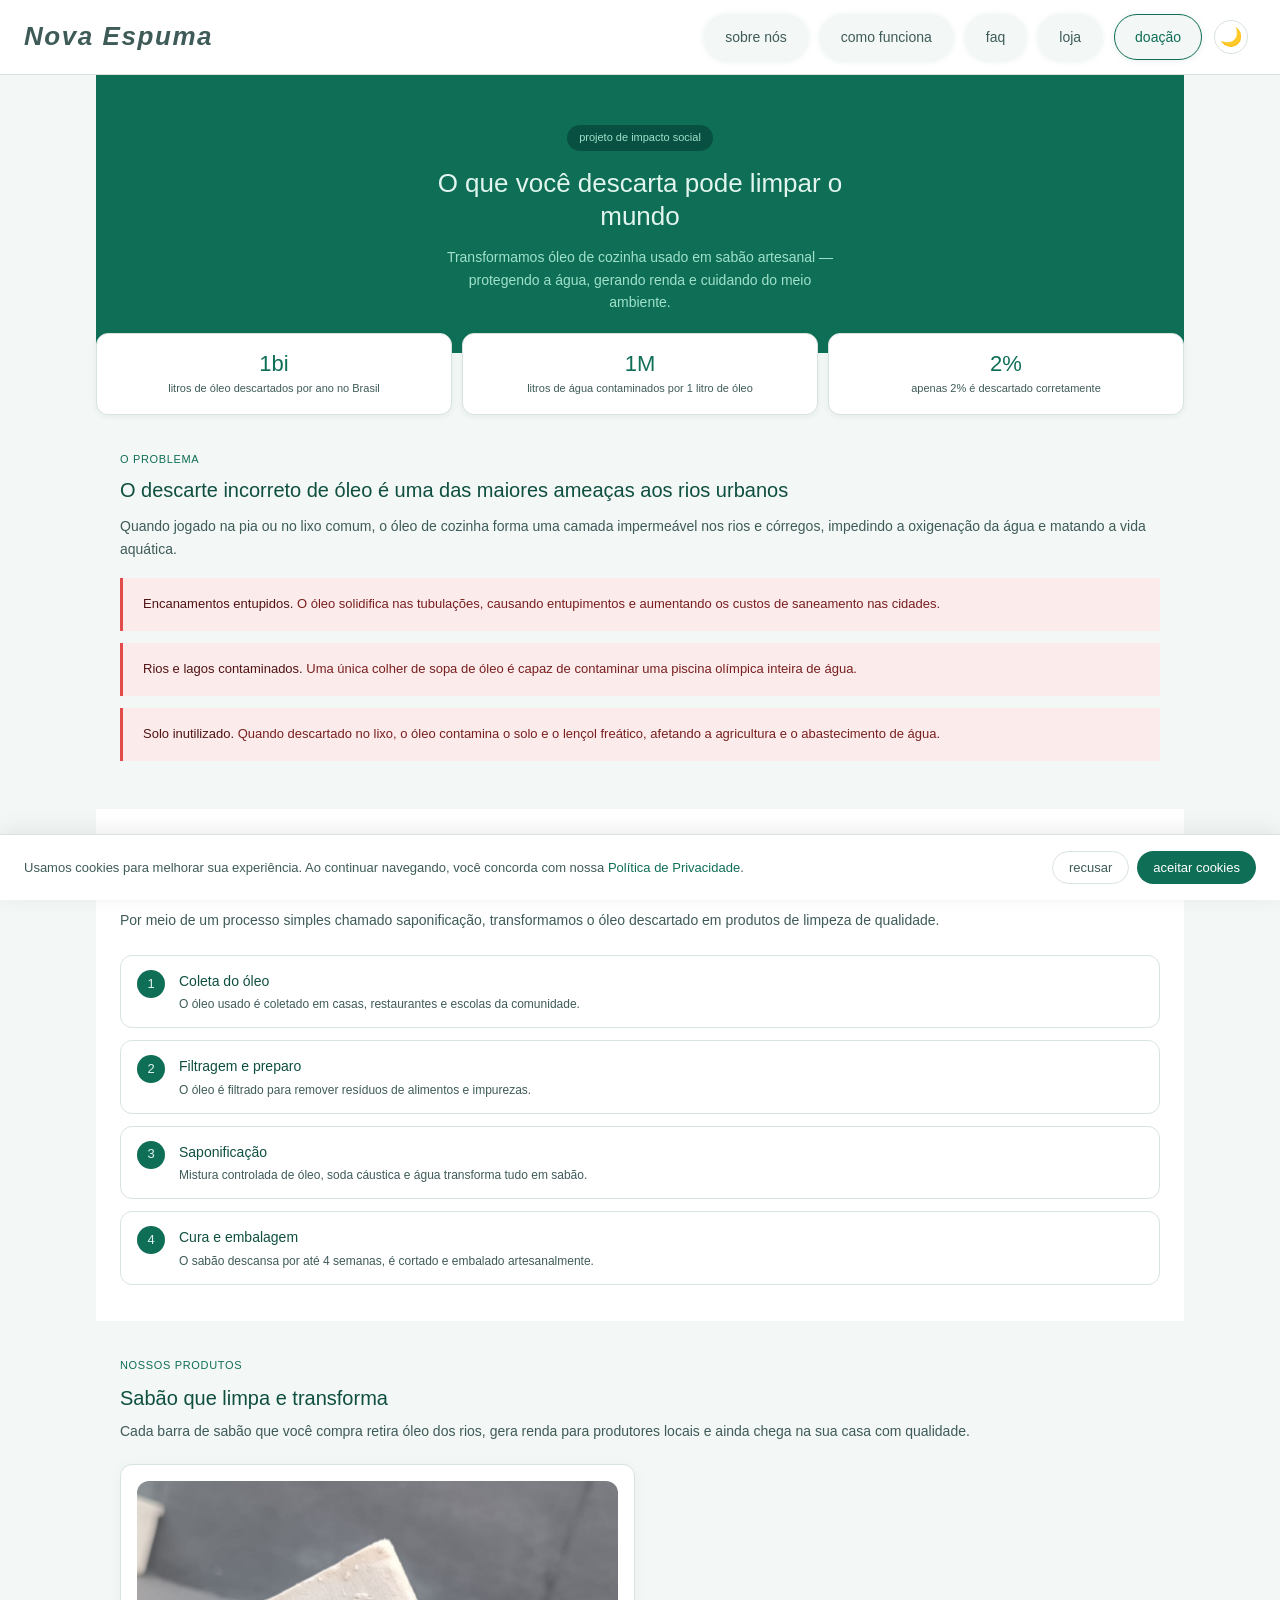
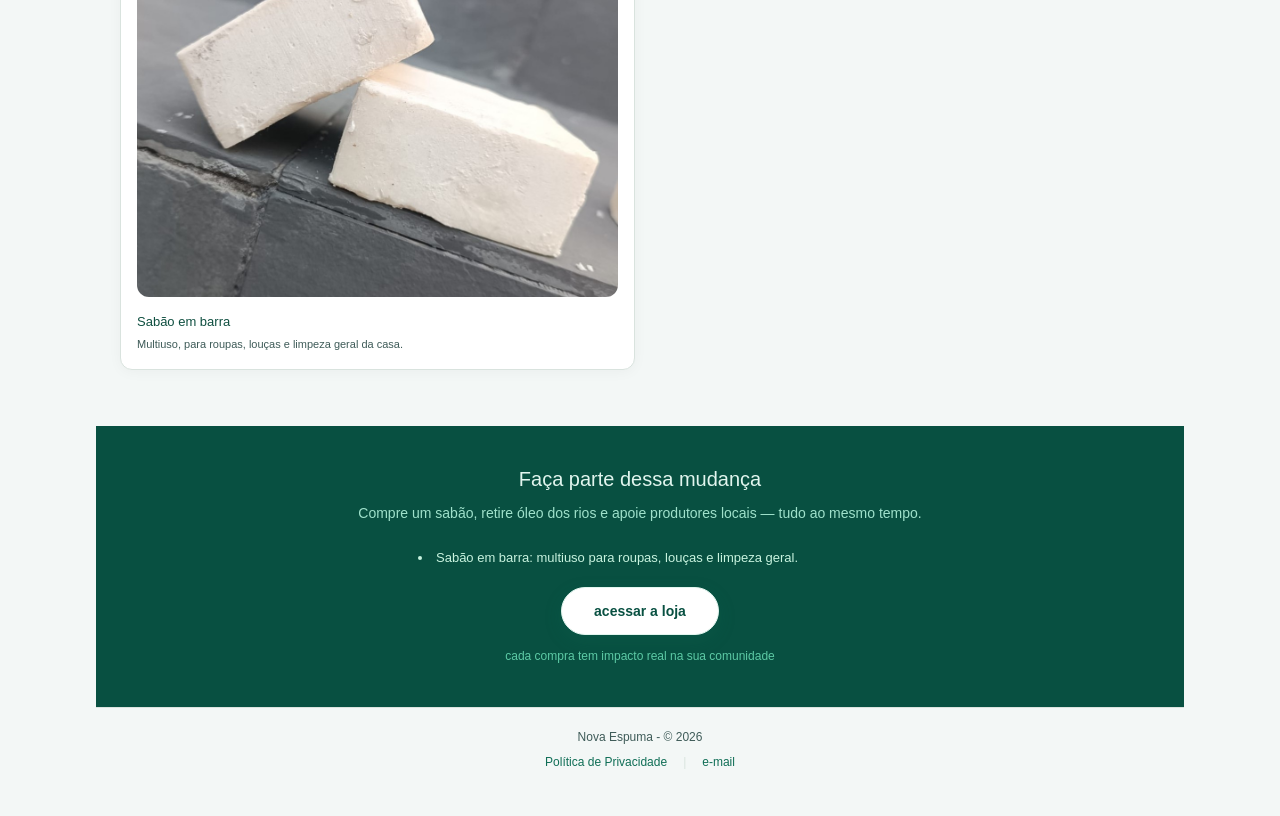
==== commit c1917155: "Change title and footer text to 'Nova Espuma'" ====
--- a/index.html
+++ b/index.html
@@ -4,7 +4,7 @@
 <head>
   <meta charset="UTF-8" />
   <meta name="viewport" content="width=device-width, initial-scale=1.0" />
-  <title>— nome —</title>
+  <title>Nova Espuma</title>
   <link rel="stylesheet" href="style.css" />
 </head>
 
@@ -26,7 +26,7 @@
       <span></span>
       <span></span>
     </button>
-    <div class="logo" onclick="showPage('home', null)">— nome —</div>
+    <div class="logo" onclick="showPage('home', null)">Nova Espuma</div>
     <div class="nav-right-group">
       <div class="nav-links">
         <button type="button" class="nav-link" data-page="sobre" onclick="showPage('sobre', this)">sobre nós</button>
@@ -141,7 +141,7 @@
         <div class="cta-sub">cada compra tem impacto real na sua comunidade</div>
       </div>
       <div class="footer">
-        — nome — © 2026
+        Nova Espuma - © 2026
         <div class="footer-links">
           <button class="footer-link" onclick="showPage('privacidade', null)">Política de Privacidade</button>
           <span style="color:var(--border)">|</span>
@@ -221,7 +221,7 @@
         </div>
       </div>
       <div class="footer">
-        — nome — © 2026
+        Nova Espuma - © 2026
         <div class="footer-links">
           <button class="footer-link" onclick="showPage('privacidade', null)">Política de Privacidade</button>
           <span style="color:var(--border)">|</span>
@@ -290,7 +290,7 @@
         </div>
       </div>
       <div class="footer">
-        — nome — © 2026
+        Nova Espuma - © 2026
         <div class="footer-links">
           <button class="footer-link" onclick="showPage('privacidade', null)">Política de Privacidade</button>
           <span style="color:var(--border)">|</span>
@@ -394,7 +394,7 @@
         </div>
       </div>
       <div class="footer">
-        — nome — © 2026
+        Nova Espuma - © 2026
         <div class="footer-links">
           <button class="footer-link" onclick="showPage('privacidade', null)">Política de Privacidade</button>
           <span style="color:var(--border)">|</span>
@@ -454,7 +454,7 @@
       </div>
     </div>
     <div class="footer">
-      — nome — © 2026
+      Nova Espuma - © 2026
       <div class="footer-links">
         <button class="footer-link" onclick="showPage('privacidade', null)">Política de Privacidade</button>
         <span style="color:var(--border)">|</span>
@@ -473,20 +473,15 @@
           Geral de Proteção de Dados (LGPD — Lei nº 13.709/2018).</p>
       </div>
       <h2>1. Quem somos</h2>
-      <p>— nome —, projeto de empreendedorismo social com sede em — Cidade —, responsável pelo tratamento dos dados coletados neste site.</p>
+      <p>Nova Espuma, projeto de empreendedorismo social com sede em Itatiba, responsável pelo tratamento dos dados coletados neste site.</p>
       <p>Encarregado de dados (DPO): <a href="mailto:contato@nomeadefinir.com.br">contato@nomeadefinir.com.br</a></p>
       <h2>2. Quais dados coletamos</h2>
       <ul>
-        <li>Endereço de e-mail (para envio de comprovante de doação)</li>
-        <li>Dados de pagamento — processados por gateway seguro, não armazenamos número de cartão</li>
         <li>Dados de navegação via cookies (veja seção 5)</li>
       </ul>
       <h2>3. Para que usamos seus dados</h2>
       <ul>
-        <li>Processar e confirmar sua doação</li>
-        <li>Enviar comprovante por e-mail</li>
         <li>Melhorar a experiência de navegação no site</li>
-        <li>Cumprir obrigações legais e fiscais</li>
       </ul>
       <h2>4. Base legal para o tratamento</h2>
       <p>O tratamento dos seus dados é realizado com base no seu <strong>consentimento</strong> (Art. 7º, I da LGPD) e na <strong>execução de contrato</strong> quando você realiza uma doação (Art. 7º, V da LGPD).</p>
@@ -512,7 +507,7 @@
       <p><a href="mailto:contato@nomeadefinir.com.br">contato@nomeadefinir.com.br</a></p>
     </div>
     <div class="footer">
-      — nome — © 2026
+      Nova Espuma - © 2026
       <div class="footer-links">
         <button class="footer-link" onclick="showPage('home', null)">voltar ao início</button>
       </div>
--- a/style.css
+++ b/style.css
@@ -132,12 +132,11 @@
   color: var(--text-secondary);
   font-style: italic;
   cursor: pointer;
-  transition: color 0.15s ease, transform 0.15s ease;
+  transition: color 0.15s ease;
 }
 
 .logo:hover {
   color: var(--accent);
-  transform: scale(1.02);
 }
 
 .nav-links {
@@ -368,6 +367,12 @@
 .soap-card p { font-size: 11px; color: var(--text-secondary); line-height: 1.5; }
 
 .cta-section { padding: 40px 24px; background: #085041; text-align: center; }
+.cta-section ul {
+  list-style-position: inside;
+  padding-left: 18px;
+  margin: 0 auto 18px;
+  text-align: left;
+}
 .cta-section h2 { font-size: 20px; font-weight: 500; color: #E1F5EE; margin-bottom: 10px; line-height: 1.3; }
 .cta-section p { font-size: 14px; color: #9FE1CB; margin-bottom: 24px; line-height: 1.6; }
 
@@ -681,17 +686,22 @@
     justify-content: space-between;
     padding: 16px;
     gap: 12px;
+    position: relative;
   }
   .mobile-menu-toggle {
     display: inline-flex;
   }
   .nav-right-group {
-    width: 100%;
-    justify-content: space-between;
+    width: auto;
+    justify-content: flex-end;
   }
   .logo {
-    flex: 1;
+    position: absolute;
+    left: 50%;
+    top: 50%;
+    transform: translate(-50%, -50%);
     text-align: center;
+    flex: 0;
   }
   .nav-links {
     flex-direction: column;
